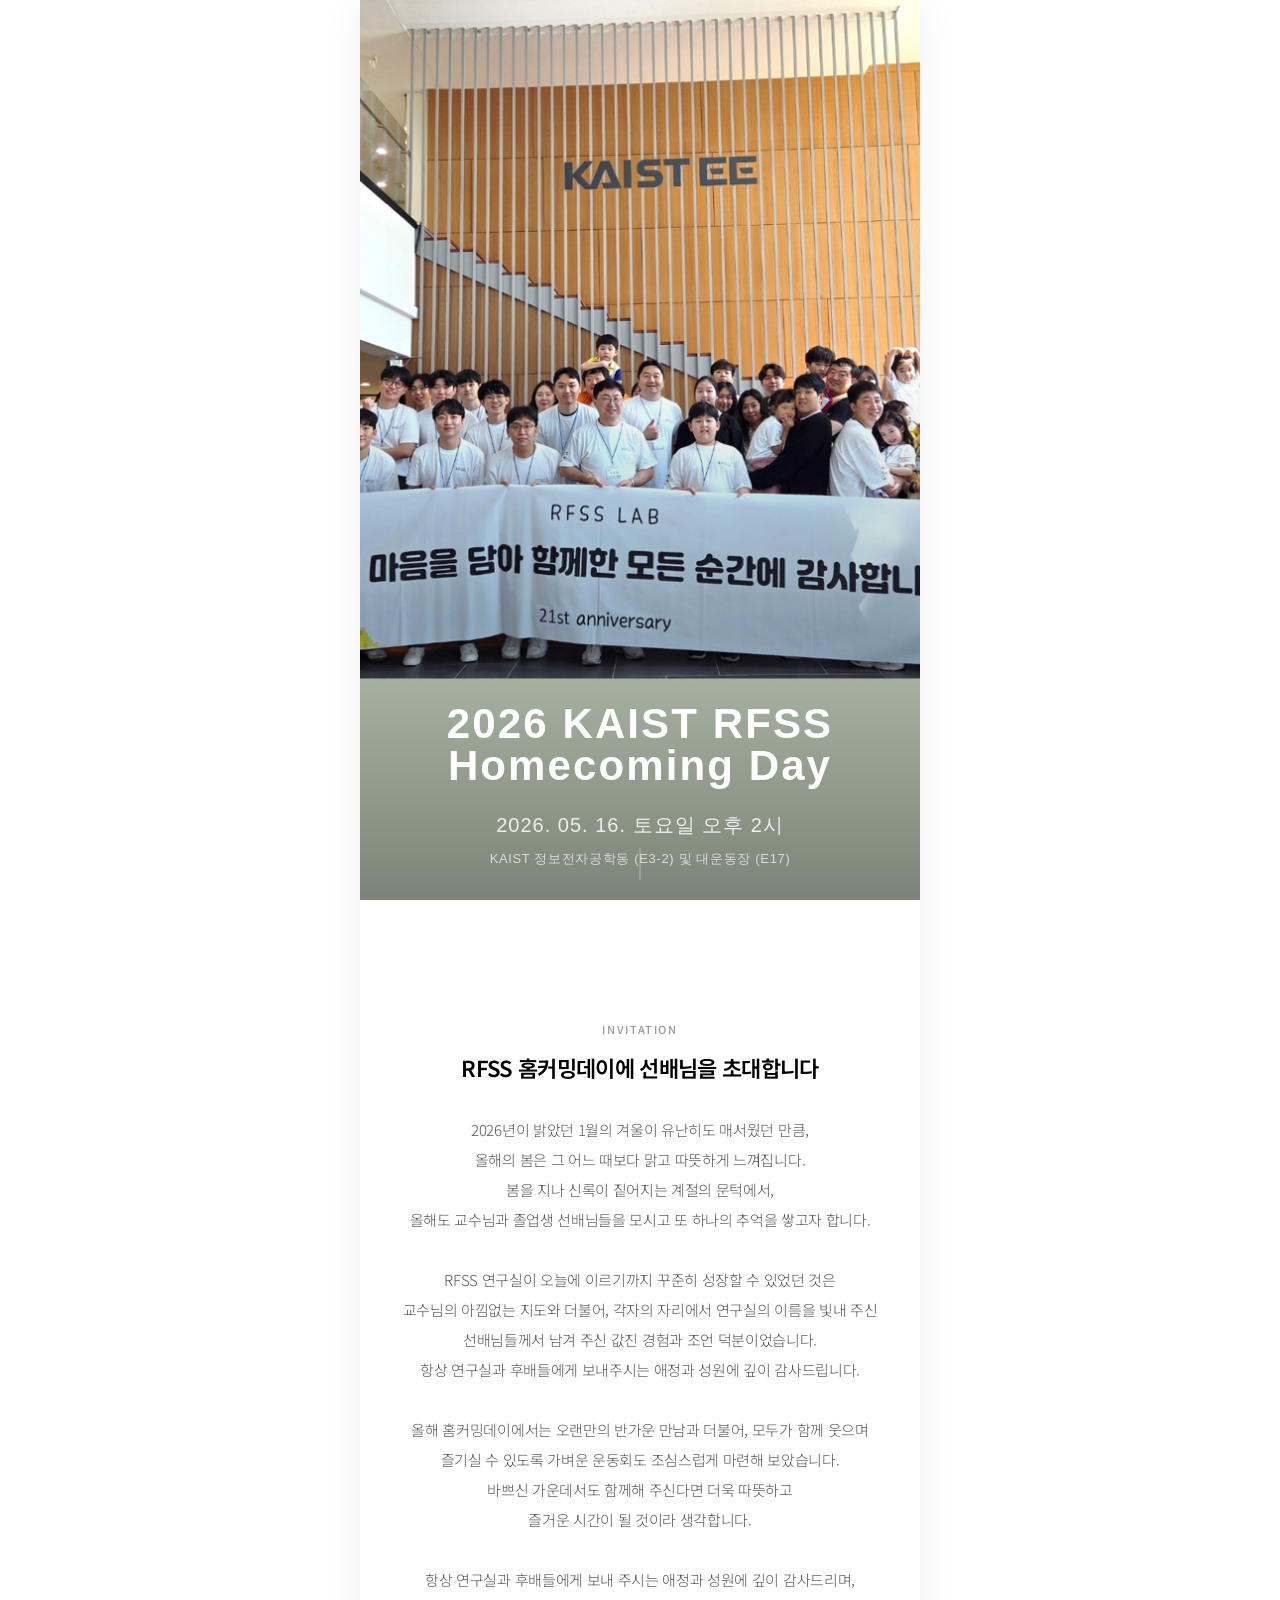
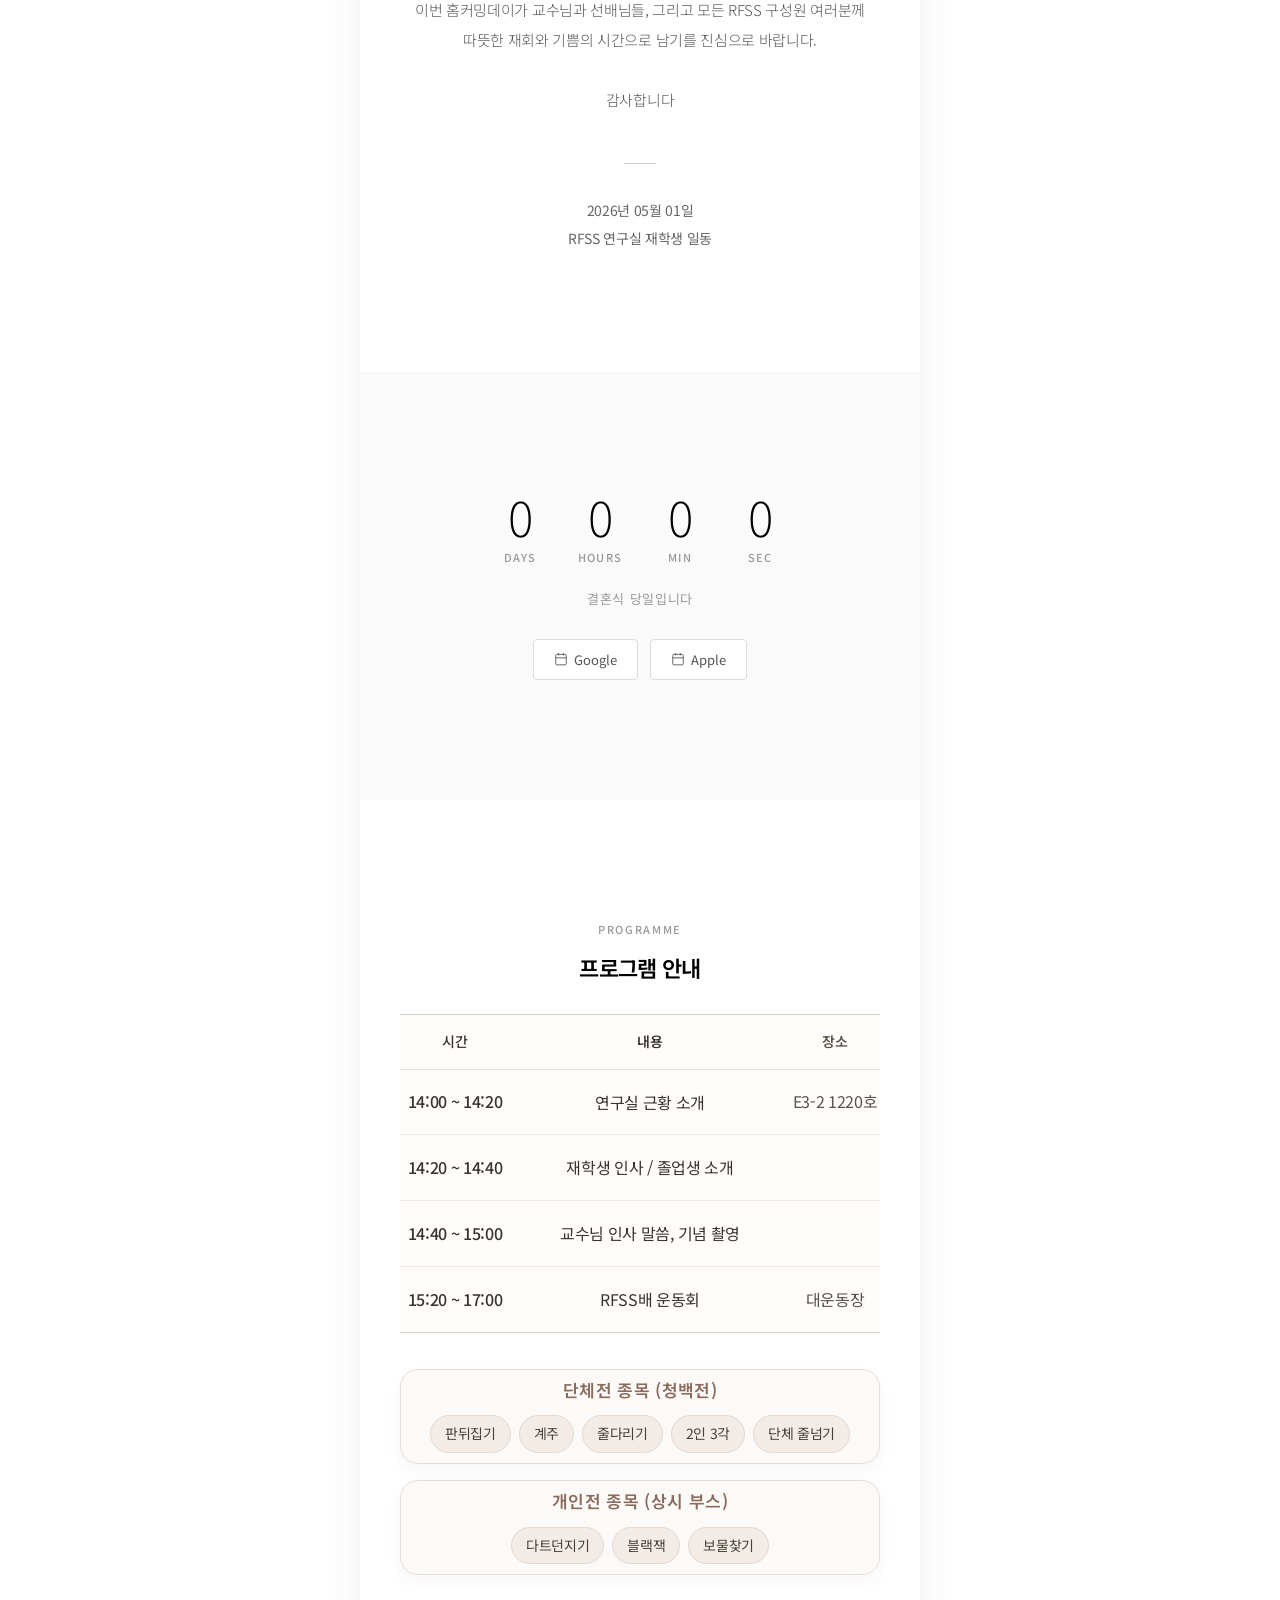
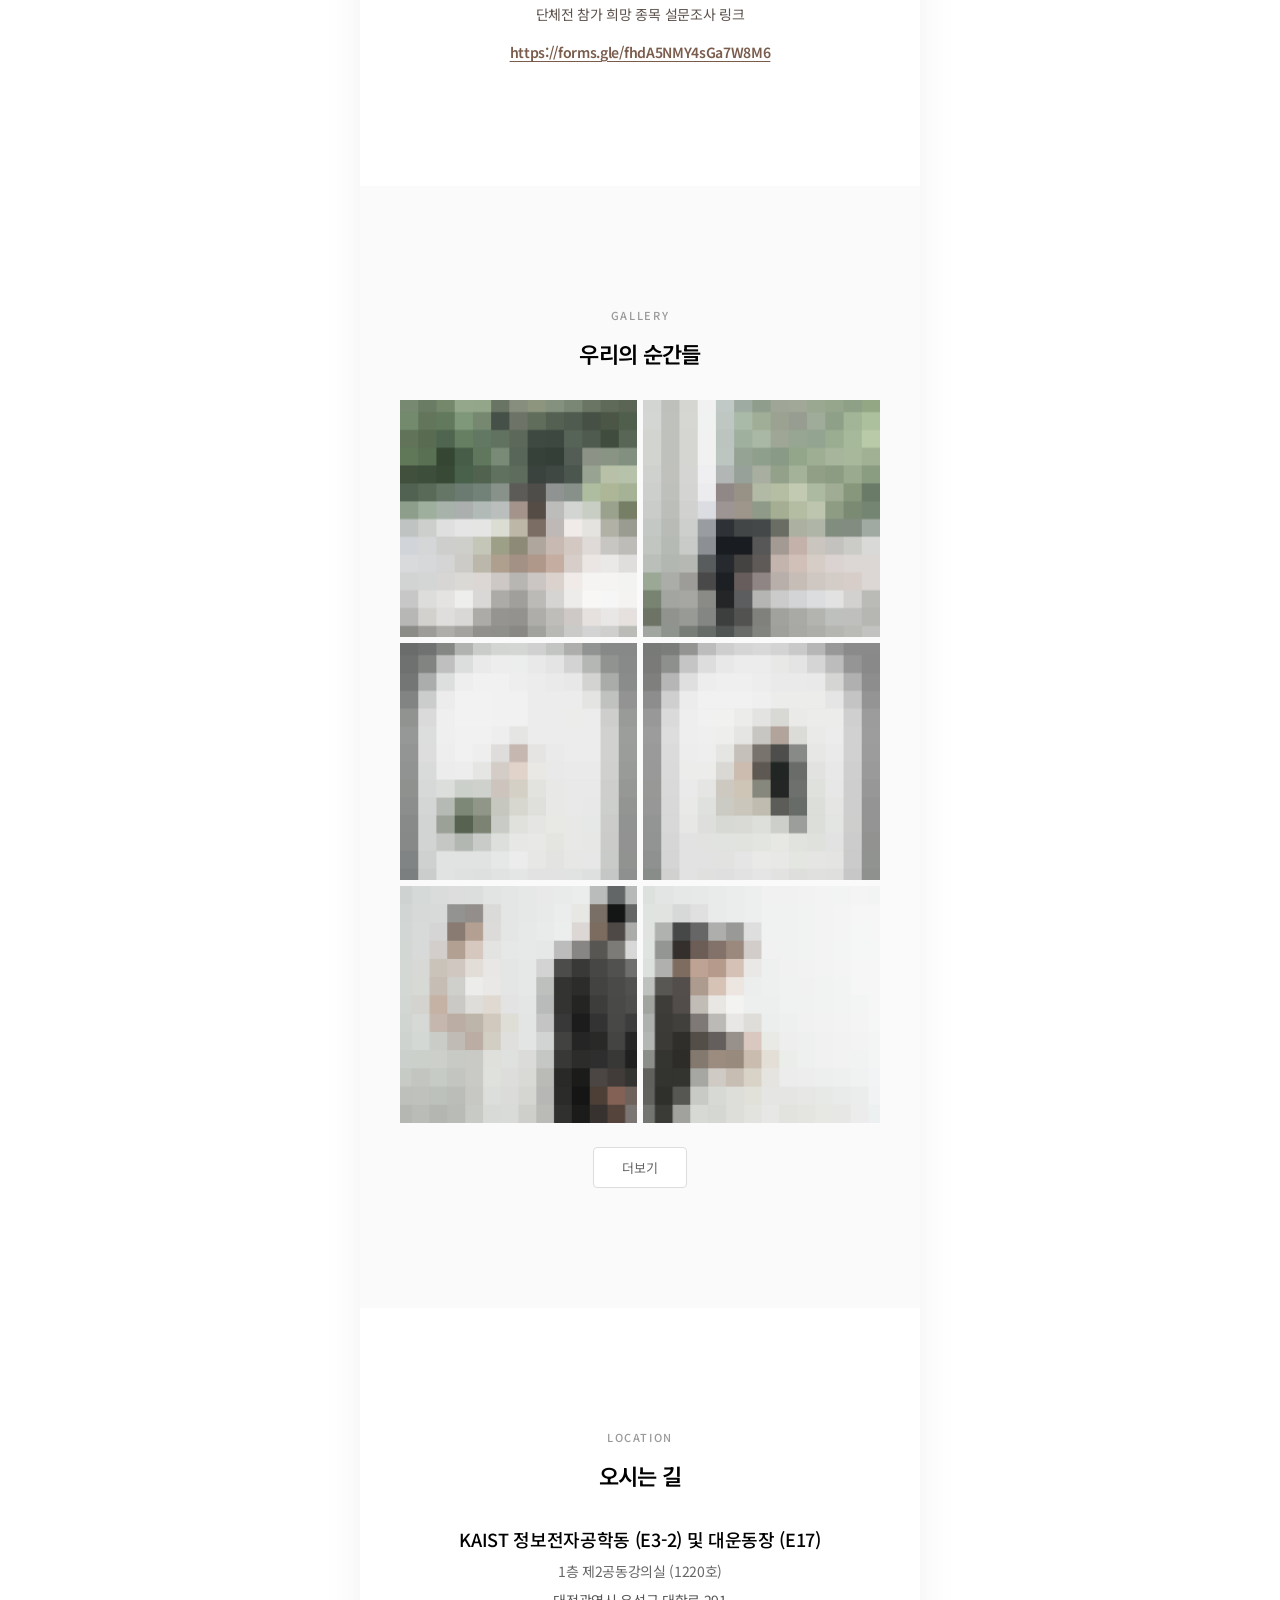
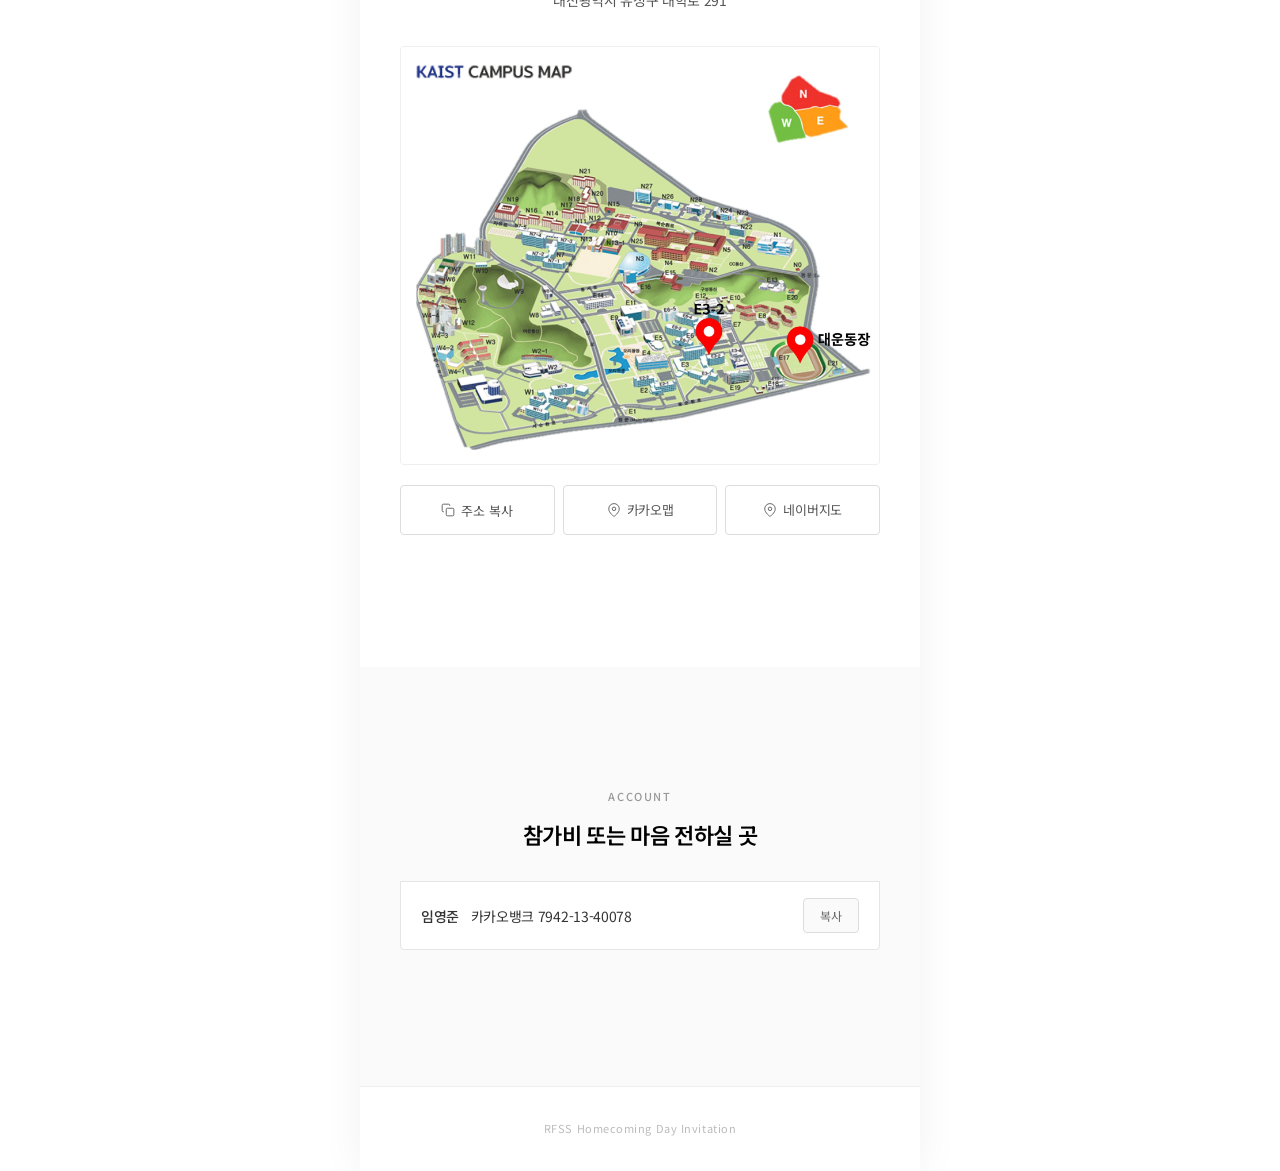
==== index.html @ 69faab77 "Add files via upload" ====
<!DOCTYPE html>
<html lang="ko">
<head>
  <meta charset="UTF-8">
  <meta name="viewport" content="width=device-width, initial-scale=1.0, viewport-fit=cover">
  <title>모바일 청첩장</title>

  <!-- Open Graph -->
  <meta property="og:type" content="website">
  <meta property="og:title" content="결혼식에 초대합니다">
  <meta property="og:description" content="소중한 분들을 초대합니다">
  <meta property="og:image" content="images/og/1.jpg">

  <!-- Fonts -->
  <link rel="preconnect" href="https://fonts.googleapis.com">
  <link rel="preconnect" href="https://fonts.gstatic.com" crossorigin>
  <link href="https://fonts.googleapis.com/css2?family=Noto+Sans+KR:wght@200;300;400;500;600&display=swap" rel="stylesheet">

  <!-- Pretendard CDN -->
  <link rel="stylesheet" href="https://cdn.jsdelivr.net/gh/orioncactus/pretendard@v1.3.9/dist/web/variable/pretendardvariable-dynamic-subset.min.css">

  <link rel="stylesheet" href="styles.css">
</head>
<body>

<!-- ====== Curtain / Intro Overlay (toggled by CONFIG.useCurtain) ====== -->
<div class="curtain-overlay" id="curtain-overlay" style="display:none;">
  <div class="curtain-content">
    <div class="curtain-names"></div>
    <div class="curtain-date"></div>
    <button class="curtain-btn" id="curtain-open-btn" type="button">초대장 열기</button>
  </div>
</div>

<div class="wrapper">

  <!-- ====== Hero ====== -->
  <section class="hero">
    <img class="hero-image" src="" alt="Wedding photo" loading="eager">
    <div class="hero-overlay">
      <div class="hero-names"></div>
      <div class="hero-date"></div>
      <div class="hero-venue"></div>
    </div>
    <div class="hero-scroll"></div>
  </section>

  <!-- ====== Invitation ====== -->
  <section class="section invitation fade-in">
    <div class="section-label">Invitation</div>
    <div class="section-title" id="invitation-title"></div>
    <p class="invitation-message"></p>
    <div class="section-divider"></div>
    <div class="invitation-parents"></div>
  </section>

  <!-- ====== Countdown ====== -->
  <section class="section countdown fade-in">
    <div class="countdown-grid">
      <div class="countdown-item">
        <span class="countdown-number" id="cd-days">0</span>
        <span class="countdown-unit">Days</span>
      </div>
      <div class="countdown-item">
        <span class="countdown-number" id="cd-hours">0</span>
        <span class="countdown-unit">Hours</span>
      </div>
      <div class="countdown-item">
        <span class="countdown-number" id="cd-mins">0</span>
        <span class="countdown-unit">Min</span>
      </div>
      <div class="countdown-item">
        <span class="countdown-number" id="cd-secs">0</span>
        <span class="countdown-unit">Sec</span>
      </div>
    </div>
    <div class="countdown-dday"></div>
    <div class="countdown-calendar-buttons">
      <button class="btn-calendar" id="btn-gcal" type="button">
        <svg viewBox="0 0 24 24" fill="none" stroke="currentColor" stroke-width="1.5">
          <rect x="3" y="4" width="18" height="18" rx="2" ry="2"/>
          <line x1="16" y1="2" x2="16" y2="6"/>
          <line x1="8" y1="2" x2="8" y2="6"/>
          <line x1="3" y1="10" x2="21" y2="10"/>
        </svg>
        Google
      </button>
      <button class="btn-calendar" id="btn-ical" type="button">
        <svg viewBox="0 0 24 24" fill="none" stroke="currentColor" stroke-width="1.5">
          <rect x="3" y="4" width="18" height="18" rx="2" ry="2"/>
          <line x1="16" y1="2" x2="16" y2="6"/>
          <line x1="8" y1="2" x2="8" y2="6"/>
          <line x1="3" y1="10" x2="21" y2="10"/>
        </svg>
        Apple
      </button>
    </div>
  </section>

  <!-- ====== Programme ====== -->
  <section class="section story fade-in">
    <div class="section-label">Programme</div>
    <h2 class="section-title" id="story-title"></h2>

    <div class="program-table" id="program-table"></div>

    <div class="program-games" id="program-games"></div>

    <div class="program-survey" id="program-survey"></div>
  </section>
<!--   <section class="section story fade-in">
    <div class="story-header">
      <div class="section-label">Programme</div>
      <div class="section-title" id="story-title"></div>
    </div>
    <p class="story-content"></p>
    <div class="story-images"></div>
  </section> -->

  <!-- ====== Gallery ====== -->
  <section class="section gallery fade-in">
    <div class="gallery-header">
      <div class="section-label">Gallery</div>
      <div class="section-title"> 우리의 순간들</div>
    </div>
    <div class="gallery-grid"></div>
    <div class="gallery-more">
      <button class="btn-gallery-more" type="button">더보기</button>
    </div>
  </section>

  <!-- ====== Location ====== -->
  <section class="section location fade-in">
    <div class="location-header">
      <div class="section-label">Location</div>
      <div class="section-title">오시는 길</div>
    </div>
    <div class="location-info">
      <div class="location-venue-name"></div>
      <div class="location-venue-hall"></div>
      <div class="location-address"></div>
      <div class="location-tel"></div>
    </div>
    <div class="location-map-image">
      <img src="" alt="약도" loading="lazy">
    </div>
    <div class="location-actions">
      <button type="button" id="btn-copy-address">
        <svg viewBox="0 0 24 24" fill="none" stroke="currentColor" stroke-width="1.5">
          <rect x="9" y="9" width="13" height="13" rx="2" ry="2"/>
          <path d="M5 15H4a2 2 0 01-2-2V4a2 2 0 012-2h9a2 2 0 012 2v1"/>
        </svg>
        주소 복사
      </button>
      <a href="#" id="link-kakao-map" target="_blank" rel="noopener">
        <svg viewBox="0 0 24 24" fill="none" stroke="currentColor" stroke-width="1.5">
          <path d="M21 10c0 7-9 13-9 13s-9-6-9-13a9 9 0 0118 0z"/>
          <circle cx="12" cy="10" r="3"/>
        </svg>
        카카오맵
      </a>
      <a href="#" id="link-naver-map" target="_blank" rel="noopener">
        <svg viewBox="0 0 24 24" fill="none" stroke="currentColor" stroke-width="1.5">
          <path d="M21 10c0 7-9 13-9 13s-9-6-9-13a9 9 0 0118 0z"/>
          <circle cx="12" cy="10" r="3"/>
        </svg>
        네이버지도
      </a>
    </div>
  </section>

  <!-- ====== Account ====== -->
  <section class="section account fade-in">
    <div class="account-header">
      <div class="section-label">Account</div>
      <div class="section-title">참가비 또는 마음 전하실 곳</div>
    </div>

    <div class="account-group" id="account-groom">
      <div class="account-list"></div>
    </div>
  </section>

  <!-- ====== Footer ====== -->
  <footer class="footer">
    <div class="footer-text">RFSS Homecoming Day Invitation</div>
  </footer>

</div>

<!-- ====== Photo Modal ====== -->
<div class="modal-overlay">
  <button class="modal-close" type="button" aria-label="닫기">
    <svg width="24" height="24" viewBox="0 0 24 24" fill="none" stroke="currentColor" stroke-width="1.5">
      <line x1="18" y1="6" x2="6" y2="18"/>
      <line x1="6" y1="6" x2="18" y2="18"/>
    </svg>
  </button>
  <button class="modal-nav modal-prev" type="button" aria-label="이전">
    <svg width="24" height="24" viewBox="0 0 24 24" fill="none" stroke="currentColor" stroke-width="1.5">
      <polyline points="15 18 9 12 15 6"/>
    </svg>
  </button>
  <button class="modal-nav modal-next" type="button" aria-label="다음">
    <svg width="24" height="24" viewBox="0 0 24 24" fill="none" stroke="currentColor" stroke-width="1.5">
      <polyline points="9 6 15 12 9 18"/>
    </svg>
  </button>
  <div class="modal-swipe-area">
    <img class="modal-image" src="" alt="">
  </div>
  <div class="modal-counter"></div>
</div>

<!-- Scripts -->
<script src="config.js"></script>
<script src="script.js"></script>
</body>
</html>
---- styles.css ----
/* ============================================
   Modern Minimal - Korean Mobile Wedding Invitation
   Color Palette: #000, #333, #666, #999, #ccc, #e5e5e5, #f5f5f5, #fff
   ============================================ */

/* ── Reset & Base ── */
*,
*::before,
*::after {
  margin: 0;
  padding: 0;
  box-sizing: border-box;
}

html {
  font-size: 16px;
  -webkit-text-size-adjust: 100%;
  scroll-behavior: smooth;
}

body {
  font-family: 'Pretendard', 'Noto Sans KR', -apple-system, BlinkMacSystemFont,
    'Segoe UI', Roboto, sans-serif;
  color: #333;
  background: #fff;
  line-height: 1.8;
  letter-spacing: -0.02em;
  -webkit-font-smoothing: antialiased;
  -moz-osx-font-smoothing: grayscale;
  overflow-x: hidden;
}

/* Safe area support */
body {
  padding-top: env(safe-area-inset-top);
  padding-bottom: env(safe-area-inset-bottom);
  padding-left: env(safe-area-inset-left);
  padding-right: env(safe-area-inset-right);
}

img {
  display: block;
  max-width: 100%;
}

button {
  font-family: inherit;
  cursor: pointer;
  border: none;
  background: none;
  font-size: inherit;
}

a {
  color: inherit;
  text-decoration: none;
}

/* ── Wrapper ── */
.wrapper {
  max-width: 480px;
  margin: 0 auto;
  background: #fff;
  min-height: 100vh;
  position: relative;
}

@media (min-width: 768px) {
  .wrapper {
    max-width: 520px;
    box-shadow: 0 0 40px rgba(0, 0, 0, 0.06);
  }
}

@media (min-width: 1024px) {
  .wrapper {
    max-width: 560px;
  }
}

/* ── Section Common ── */
.section {
  padding: 80px 28px;
}

.section-label {
  font-size: 11px;
  font-weight: 500;
  letter-spacing: 0.15em;
  text-transform: uppercase;
  color: #999;
  margin-bottom: 12px;
}

.section-title {
  font-size: 20px;
  font-weight: 600;
  color: #000;
  margin-bottom: 32px;
  letter-spacing: -0.03em;
  line-height: 1.4;
}

.section-divider {
  width: 32px;
  height: 1px;
  background: #ccc;
  margin: 0 auto 32px;
}

/* ── Fade-in Animation ── */
.fade-in {
  opacity: 0;
  transform: translateY(24px);
  transition: opacity 0.8s ease, transform 0.8s ease;
}

.fade-in.visible {
  opacity: 1;
  transform: translateY(0);
}

/* ── Hero Section ── */
.hero {
  position: relative;
  width: 100%;
  height: 100svh;
  min-height: 600px;
  max-height: 900px;
  overflow: hidden;
}

.hero-image {
  width: 100%;
  height: 100%;
  object-fit: cover;
  object-position: center;
}

.hero-overlay {
  position: absolute;
  inset: 0;
  background: linear-gradient(
    to bottom,
    rgba(0, 0, 0, 0) 40%,
    rgba(0, 0, 0, 0.45) 100%
  );
  display: flex;
  flex-direction: column;
  justify-content: flex-end;
  align-items: center;
  padding: 0 0px 30px;
  text-align: center;
  color: #fff;
}

.hero-names {
  font-family: 'Noto Sans KR Black', sans-serif;
  font-size: 32px;
  font-weight: 700;
  letter-spacing: 0.05em;
  margin-bottom: 20px;
  line-height: 1.0;
}

.hero-names .ampersand {
  display: inline-block;
  margin: 0 12px;
  font-weight: 200;
  font-size: 24px;
  vertical-align: middle;
  opacity: 0.8;
}

.hero-date {
  font-family: 'Noto Sans KR Black', sans-serif;
  font-size: 20px;
  font-weight: 300;
  letter-spacing: 0.05em;
  opacity: 0.85;
  margin-bottom: 4px;
}

.hero-venue {
  font-family: 'Noto Sans KR Black', sans-serif;
  font-size: 13px;
  font-weight: 300;
  letter-spacing: 0.05em;
  opacity: 0.7;
}

.hero-scroll {
  position: absolute;
  bottom: 20px;
  left: 50%;
  transform: translateX(-50%);
  width: 1px;
  height: 32px;
  background: rgba(255, 255, 255, 0.4);
  animation: scrollPulse 2s ease-in-out infinite;
}

@keyframes scrollPulse {
  0%, 100% { opacity: 0.3; transform: translateX(-50%) scaleY(0.6); }
  50% { opacity: 0.8; transform: translateX(-50%) scaleY(1); }
}

/* ── Invitation Section ── */
.invitation {
  text-align: center;
  background: #fff;
}

.invitation-message {
  font-size: 15px;
  font-weight: 300;
  line-height: 2;
  color: #555;
  white-space: pre-line;
  margin-bottom: 48px;
}

.invitation-parents {
  font-size: 14px;
  color: #666;
  line-height: 2;
}

.invitation-parents .parent-line {
  display: flex;
  justify-content: center;
  align-items: center;
  gap: 6px;
}

.invitation-parents .dot {
  width: 3px;
  height: 3px;
  border-radius: 50%;
  background: #ccc;
  display: inline-block;
}

.invitation-parents .deceased::after {
  content: "";
  display: none;
}

/* ── Countdown Section ── */
.countdown {
  text-align: center;
  background: #fafafa;
}

.countdown-grid {
  display: flex;
  justify-content: center;
  gap: 24px;
  margin-bottom: 20px;
}

.countdown-item {
  display: flex;
  flex-direction: column;
  align-items: center;
  min-width: 56px;
}

.countdown-number {
  font-size: 36px;
  font-weight: 200;
  color: #000;
  letter-spacing: -0.02em;
  line-height: 1;
  font-variant-numeric: tabular-nums;
}

.countdown-unit {
  font-size: 11px;
  color: #999;
  margin-top: 8px;
  letter-spacing: 0.1em;
  text-transform: uppercase;
  font-weight: 500;
}

.countdown-dday {
  font-size: 13px;
  color: #999;
  font-weight: 400;
  letter-spacing: 0.05em;
}

.countdown-calendar-buttons {
  display: flex;
  justify-content: center;
  gap: 12px;
  margin-top: 28px;
}

.btn-calendar {
  display: inline-flex;
  align-items: center;
  gap: 6px;
  padding: 10px 20px;
  border: 1px solid #ddd;
  border-radius: 4px;
  font-size: 13px;
  color: #555;
  font-weight: 400;
  transition: all 0.2s;
  background: #fff;
}

.btn-calendar:hover {
  border-color: #999;
  color: #000;
}

.btn-calendar svg {
  width: 14px;
  height: 14px;
  flex-shrink: 0;
}

/* ── Story Section ── */

.program-table {
  margin-top: 28px;
  width: 100%;
  border-top: 1px solid #d8cfc7;
  border-bottom: 1px solid #d8cfc7;
  background: #fffdfb;
}

.program-header,
.program-row {
  display: grid;
  grid-template-columns: 110px 1fr 90px;
  column-gap: 16px;
  align-items: center;
}

.program-header {
  padding: 14px 0;
  font-size: 14px;
  font-weight: 600;
  color: #8b6b5c;
  border-bottom: 1px solid #e8ded7;
}

.program-row {
  padding: 18px 0;
  border-bottom: 1px solid #f0e8e2;
}

.program-row:last-child {
  border-bottom: none;
}

.program-col-time {
  text-align: center;
  white-space: pre-line;
  font-weight: 500;
  color: #3a332f;
  line-height: 1.7;
}

.program-col-program {
  text-align: center;
  color: #3a332f;
  line-height: 1.8;
  word-break: keep-all;
}

.program-col-place {
  text-align: center;
  white-space: pre-line;
  color: #5c514b;
  line-height: 1.7;
  word-break: keep-all;
}

.program-games {
  margin-top: 36px;
}

.program-games-grid {
  display: flex;
  flex-direction: column;
  gap: 16px;
}

.program-game-card {
  padding: 5px 18px 10px;
  border: 1px solid #e8ded7;
  border-radius: 18px;
  background: #fcfaf8;
  box-shadow: 0 6px 18px rgba(0, 0, 0, 0.04);
}

.program-game-title {
  margin-bottom: 10px;
  text-align: center;
  font-size: 17px;
  font-weight: 600;
  color: #8b6b5c;
  letter-spacing: 0.02em;
}

.program-game-chips {
  display: flex;
  flex-wrap: wrap;
  justify-content: center;
  gap: 0px 8px;
}

.game-chip {
  display: inline-flex;
  align-items: center;
  justify-content: center;
  padding: 8px 14px;
  border-radius: 999px;
  background: #f3ece6;
  border: 1px solid #e4d8cf;
  color: #4a403a;
  font-size: 14px;
  line-height: 1.4;
  word-break: keep-all;
}

.program-survey {
  margin-top: 28px;
  text-align: center;
}

.program-survey-text {
  margin: 0 0 10px;
  font-size: 14px;
  color: #5c514b;
  line-height: 1.7;
}

.program-survey-link {
  display: inline-block;
  font-size: 14px;
  font-weight: 600;
  color: #7a5c4d;
  text-decoration: underline;
  text-underline-offset: 3px;
  word-break: break-all;
  line-height: 1.8;
}

.story {
  background: #fff;
  padding-left: 0;
  padding-right: 0;
}

.story-header {
  margin-bottom: 36px;
}

.story .section-label,
.story .section-title {
  display: block;
  width: 100%;
  text-align: center !important;
  margin-left: auto;
  margin-right: auto;
}

.story-content {
  font-size: 15px;
  font-weight: 300;
  line-height: 2;
  color: #555;
  white-space: pre-line;
  text-align: center;
  padding: 0 28px;
  margin-bottom: 40px;
}

@media (min-width: 768px) {
  .story-image-item {
    flex: 0 0 45%;
  }
}

/* ── Gallery Section ── */
.gallery {
  background: #fafafa;
}

.gallery-header {
  text-align: center;
  margin-bottom: 24px;
}

.gallery-grid {
  display: grid;
  grid-template-columns: 1fr 1fr;
  gap: 4px;
}

.gallery-item {
  aspect-ratio: 1;
  overflow: hidden;
  cursor: pointer;
  position: relative;
}

.gallery-item:nth-child(3n + 1) {
  aspect-ratio: 1;
}

.gallery-item img {
  width: 100%;
  height: 100%;
  object-fit: cover;
  transition: transform 0.4s ease;
}

.gallery-item:hover img {
  transform: scale(1.03);
}

.gallery-more {
  display: flex;
  justify-content: center;
  margin-top: 24px;
}

.btn-gallery-more {
  padding: 10px 28px;
  border: 1px solid #ddd;
  border-radius: 4px;
  font-size: 13px;
  color: #666;
  font-weight: 400;
  transition: all 0.2s;
  background: #fff;
}

.btn-gallery-more:hover {
  border-color: #999;
  color: #000;
}

/* ── Photo Modal ── */
.modal-overlay {
  position: fixed;
  inset: 0;
  background: rgba(0, 0, 0, 0.95);
  z-index: 1000;
  display: none;
  align-items: center;
  justify-content: center;
  opacity: 0;
  transition: opacity 0.3s ease;
}

.modal-overlay.active {
  display: flex;
  opacity: 1;
}

.modal-close {
  position: absolute;
  top: 16px;
  right: 16px;
  top: calc(16px + env(safe-area-inset-top));
  right: calc(16px + env(safe-area-inset-right));
  width: 44px;
  height: 44px;
  display: flex;
  align-items: center;
  justify-content: center;
  color: #fff;
  font-size: 24px;
  z-index: 10;
  opacity: 0.7;
  transition: opacity 0.2s;
}

.modal-close:hover {
  opacity: 1;
}

.modal-counter {
  position: absolute;
  bottom: 24px;
  bottom: calc(24px + env(safe-area-inset-bottom));
  left: 50%;
  transform: translateX(-50%);
  color: rgba(255, 255, 255, 0.6);
  font-size: 13px;
  letter-spacing: 0.1em;
  font-weight: 300;
  z-index: 10;
}

.modal-swipe-area {
  width: 100%;
  height: 100%;
  display: flex;
  align-items: center;
  justify-content: center;
  touch-action: pan-y;
  overflow: hidden;
}

.modal-image {
  max-width: 100%;
  max-height: 90vh;
  max-height: 90svh;
  object-fit: contain;
  user-select: none;
  -webkit-user-drag: none;
  transition: transform 0.3s ease;
}

.modal-nav {
  position: absolute;
  top: 50%;
  transform: translateY(-50%);
  width: 44px;
  height: 44px;
  display: flex;
  align-items: center;
  justify-content: center;
  color: rgba(255, 255, 255, 0.6);
  font-size: 20px;
  z-index: 10;
  transition: opacity 0.2s;
}

.modal-nav:hover {
  color: #fff;
}

.modal-prev {
  left: 8px;
}

.modal-next {
  right: 8px;
}

@media (max-width: 767px) {
  .modal-nav {
    display: none;
  }
}

/* ── Location Section ── */
.location {
  background: #fff;
}

.location-header {
  text-align: center;
  margin-bottom: 32px;
}

.location-info {
  text-align: center;
  margin-bottom: 32px;
}

.location-venue-name {
  font-size: 18px;
  font-weight: 500;
  color: #000;
  margin-bottom: 4px;
}

.location-venue-hall {
  font-size: 14px;
  color: #666;
  margin-bottom: 4px;
}

.location-address {
  font-size: 14px;
  color: #555;
  margin-bottom: 4px;
}

.location-tel {
  font-size: 13px;
  color: #999;
}

.location-tel a {
  color: #999;
}

.location-map-image {
  width: 100%;
  border-radius: 4px;
  overflow: hidden;
  margin-bottom: 20px;
  border: 1px solid #eee;
}

.location-map-image img {
  width: 100%;
  height: auto;
  object-fit: cover;
}

.location-actions {
  display: flex;
  gap: 8px;
  margin-bottom: 12px;
}

.location-actions button,
.location-actions a {
  flex: 1;
  display: flex;
  align-items: center;
  justify-content: center;
  gap: 6px;
  padding: 12px 0;
  border: 1px solid #ddd;
  border-radius: 4px;
  font-size: 13px;
  color: #555;
  font-weight: 400;
  transition: all 0.2s;
  background: #fff;
  text-align: center;
}

.location-actions button:hover,
.location-actions a:hover {
  border-color: #999;
  color: #000;
}

.location-actions svg {
  width: 14px;
  height: 14px;
  flex-shrink: 0;
}

/* ── Account Section ── */
.account {
  background: #fafafa;
  text-align: center;
}

.account-header {
  margin-bottom: 32px;
}

.account-group {
  margin-bottom: 16px;
}

.account-group {
  margin-bottom: 16px;
}

.account-list {
  overflow: visible;
}

.account-item {
  display: flex;
  align-items: center;
  justify-content: space-between;
  padding: 16px 20px;
  background: #fff;
  border: 1px solid #e5e5e5;
}

.account-item:last-child {
  border-radius: 0 0 4px 4px;
}

.account-info {
  text-align: left;
}

.account-role {
  font-size: 12px;
  color: #999;
  margin-bottom: 2px;
}

.account-detail {
  font-size: 14px;
  color: #333;
}

.account-name {
  font-weight: 500;
  margin-right: 8px;
}

.btn-copy-account {
  padding: 8px 16px;
  border: 1px solid #ddd;
  border-radius: 4px;
  font-size: 12px;
  color: #666;
  font-weight: 400;
  transition: all 0.2s;
  background: #fafafa;
  white-space: nowrap;
}

.btn-copy-account:hover {
  border-color: #999;
  color: #000;
}

/* ── Footer ── */
.footer {
  padding: 32px 28px;
  padding-bottom: calc(32px + env(safe-area-inset-bottom));
  text-align: center;
  border-top: 1px solid #eee;
}

.footer-text {
  font-size: 11px;
  color: #bbb;
  letter-spacing: 0.05em;
}

/* ── Toast ── */
.toast {
  position: fixed;
  bottom: 40px;
  bottom: calc(40px + env(safe-area-inset-bottom));
  left: 50%;
  transform: translateX(-50%) translateY(20px);
  background: #333;
  color: #fff;
  padding: 12px 24px;
  border-radius: 4px;
  font-size: 13px;
  font-weight: 400;
  opacity: 0;
  transition: all 0.3s ease;
  z-index: 2000;
  white-space: nowrap;
  pointer-events: none;
}

.toast.show {
  opacity: 1;
  transform: translateX(-50%) translateY(0);
}

/* ── Responsive ── */
@media (min-width: 768px) {
  .section {
    padding: 100px 36px;
  }

  .hero {
    max-height: 960px;
  }

  .hero-names {
    font-size: 38px;
  }

  .countdown-number {
    font-size: 42px;
  }

  .gallery-grid {
    gap: 6px;
  }

  .section-title {
    font-size: 22px;
  }
}

@media (min-width: 1024px) {
  .section {
    padding: 120px 40px;
  }

  .hero-names {
    font-size: 42px;
  }

  .countdown-number {
    font-size: 48px;
  }
}

/* ── Loading State ── */
.loading {
  position: relative;
  min-height: 80px;
}

.loading::after {
  content: '';
  position: absolute;
  top: 50%;
  left: 50%;
  width: 24px;
  height: 24px;
  margin: -12px 0 0 -12px;
  border: 2px solid #e5e5e5;
  border-top-color: #999;
  border-radius: 50%;
  animation: spin 0.6s linear infinite;
}

@keyframes spin {
  to { transform: rotate(360deg); }
}

/* ── Curtain / Intro Overlay ── */
.curtain-overlay {
  position: fixed;
  inset: 0;
  z-index: 9999;
  background: rgba(0, 0, 0, 0.85);
  display: flex;
  align-items: center;
  justify-content: center;
  opacity: 1;
  transition: opacity 0.6s ease;
}

.curtain-overlay.fade-out {
  opacity: 0;
  pointer-events: none;
}

.curtain-content {
  text-align: center;
  color: #fff;
  animation: curtainFadeIn 0.8s ease forwards;
  opacity: 0;
}

@keyframes curtainFadeIn {
  to { opacity: 1; }
}

.curtain-names {
  font-family: 'Noto Sans KR', sans-serif;
  font-size: 28px;
  font-weight: 600;
  letter-spacing: 0.15em;
  margin-bottom: 12px;
}

.curtain-date {
  font-size: 14px;
  font-weight: 300;
  letter-spacing: 0.1em;
  color: rgba(255, 255, 255, 0.7);
  margin-bottom: 40px;
}

.curtain-btn {
  padding: 14px 40px;
  border: 1px solid rgba(255, 255, 255, 0.5);
  border-radius: 4px;
  font-size: 14px;
  font-weight: 400;
  color: #fff;
  background: transparent;
  letter-spacing: 0.08em;
  cursor: pointer;
  transition: all 0.3s ease;
}

.curtain-btn:hover {
  border-color: #fff;
  background: rgba(255, 255, 255, 0.1);
}

/* ── Utility ── */
.sr-only {
  position: absolute;
  width: 1px;
  height: 1px;
  padding: 0;
  margin: -1px;
  overflow: hidden;
  clip: rect(0, 0, 0, 0);
  white-space: nowrap;
  border: 0;
}
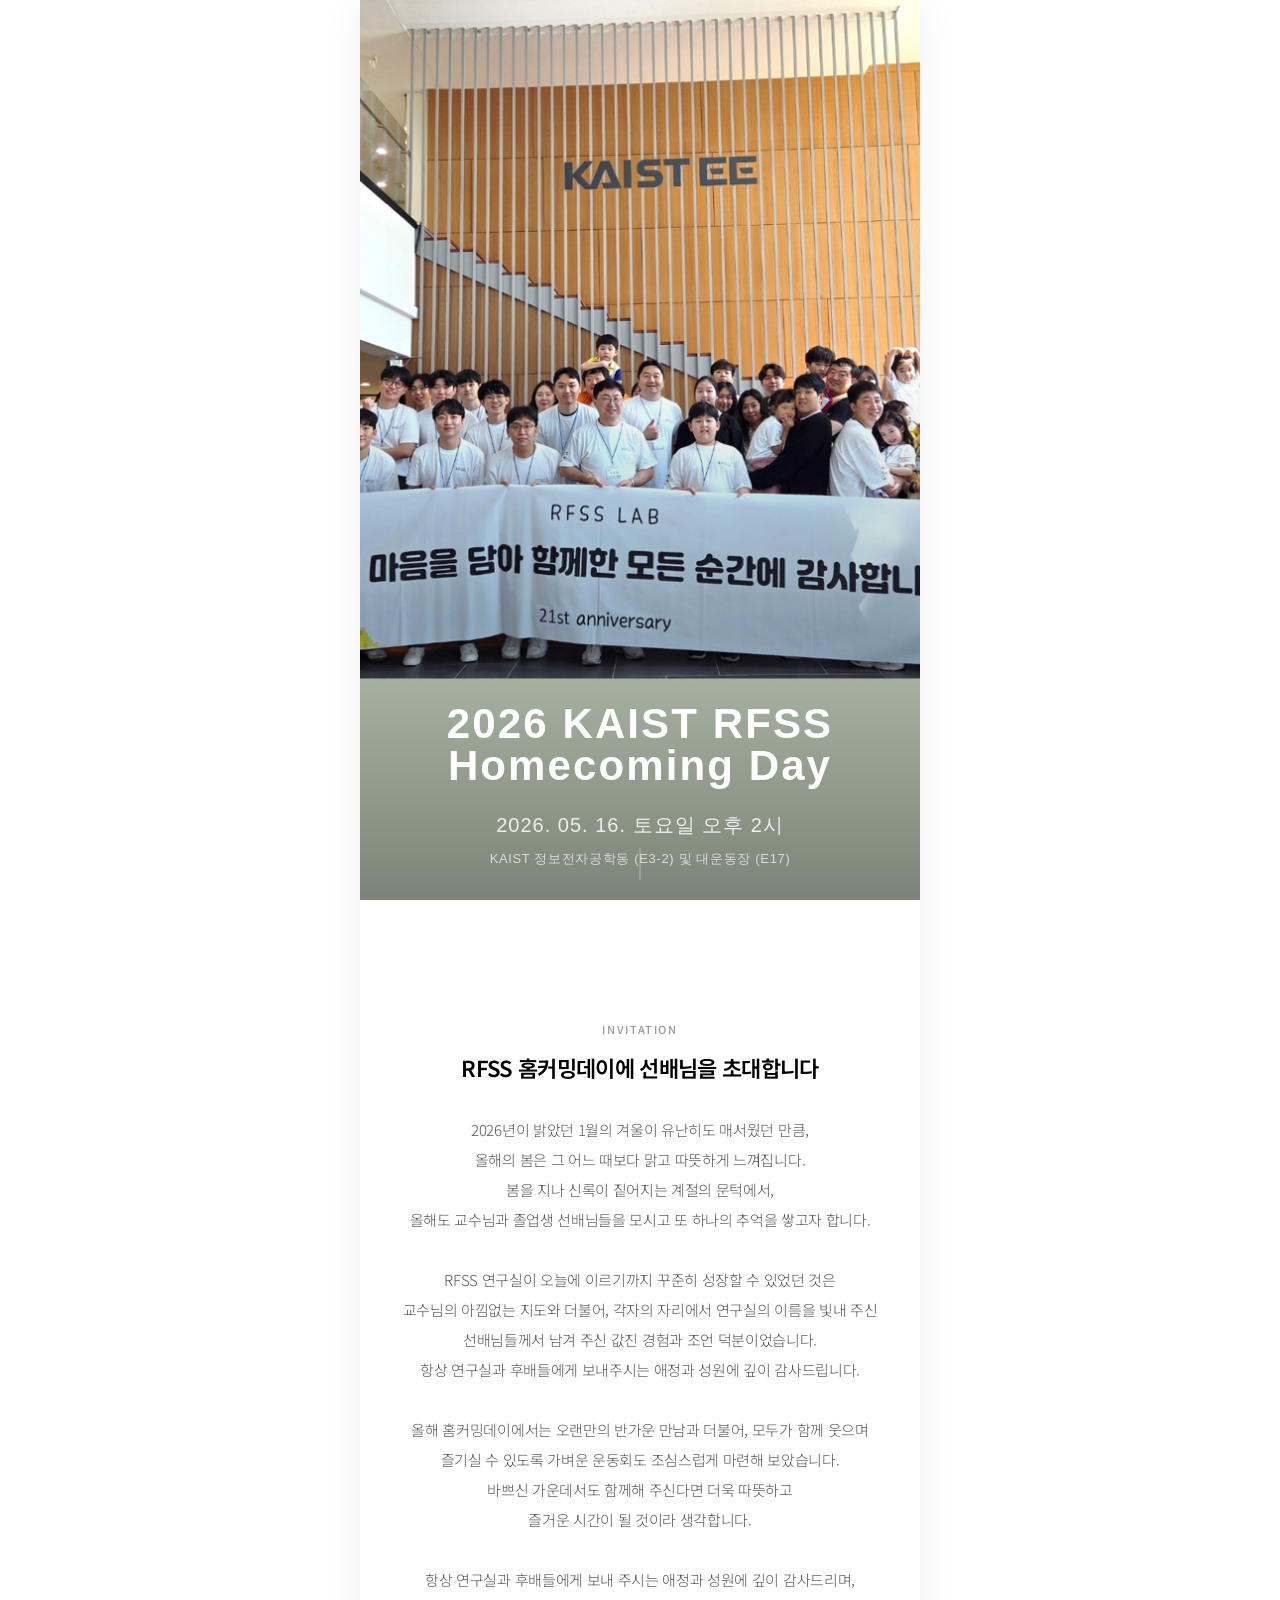
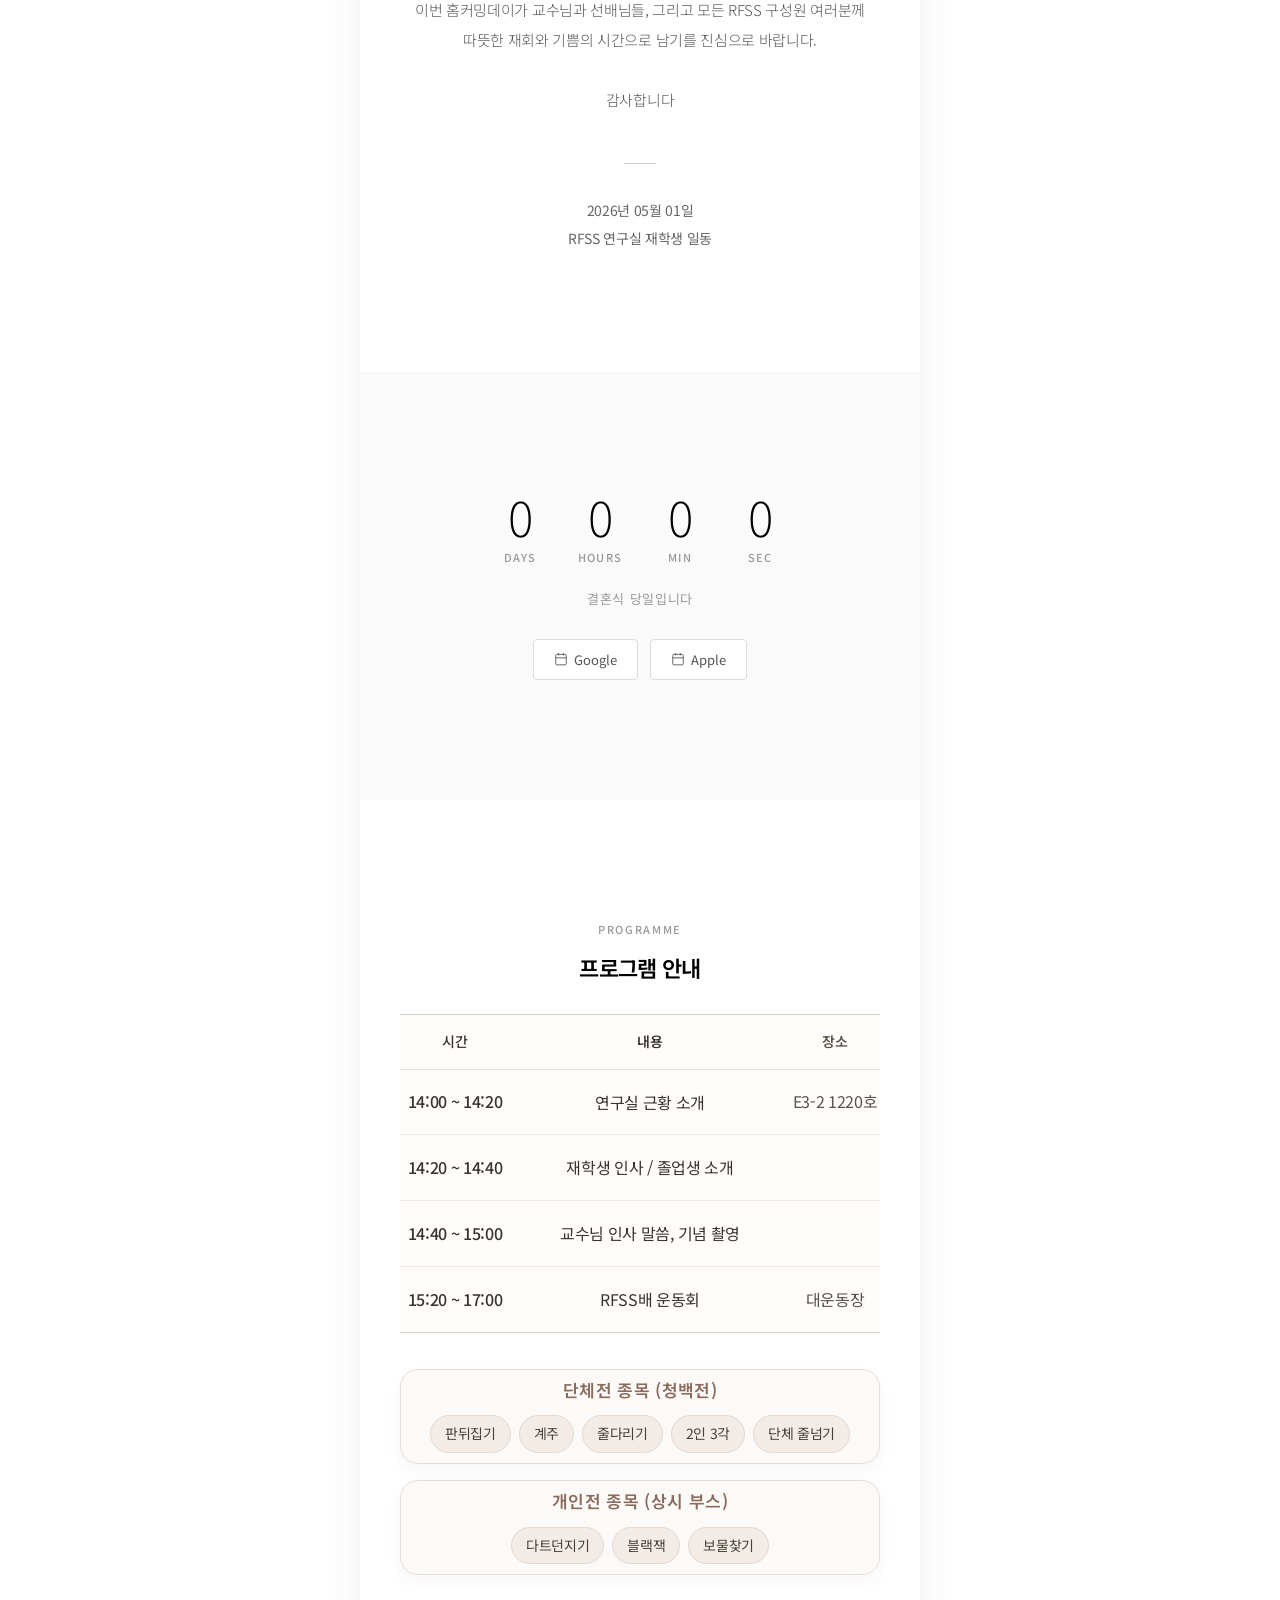
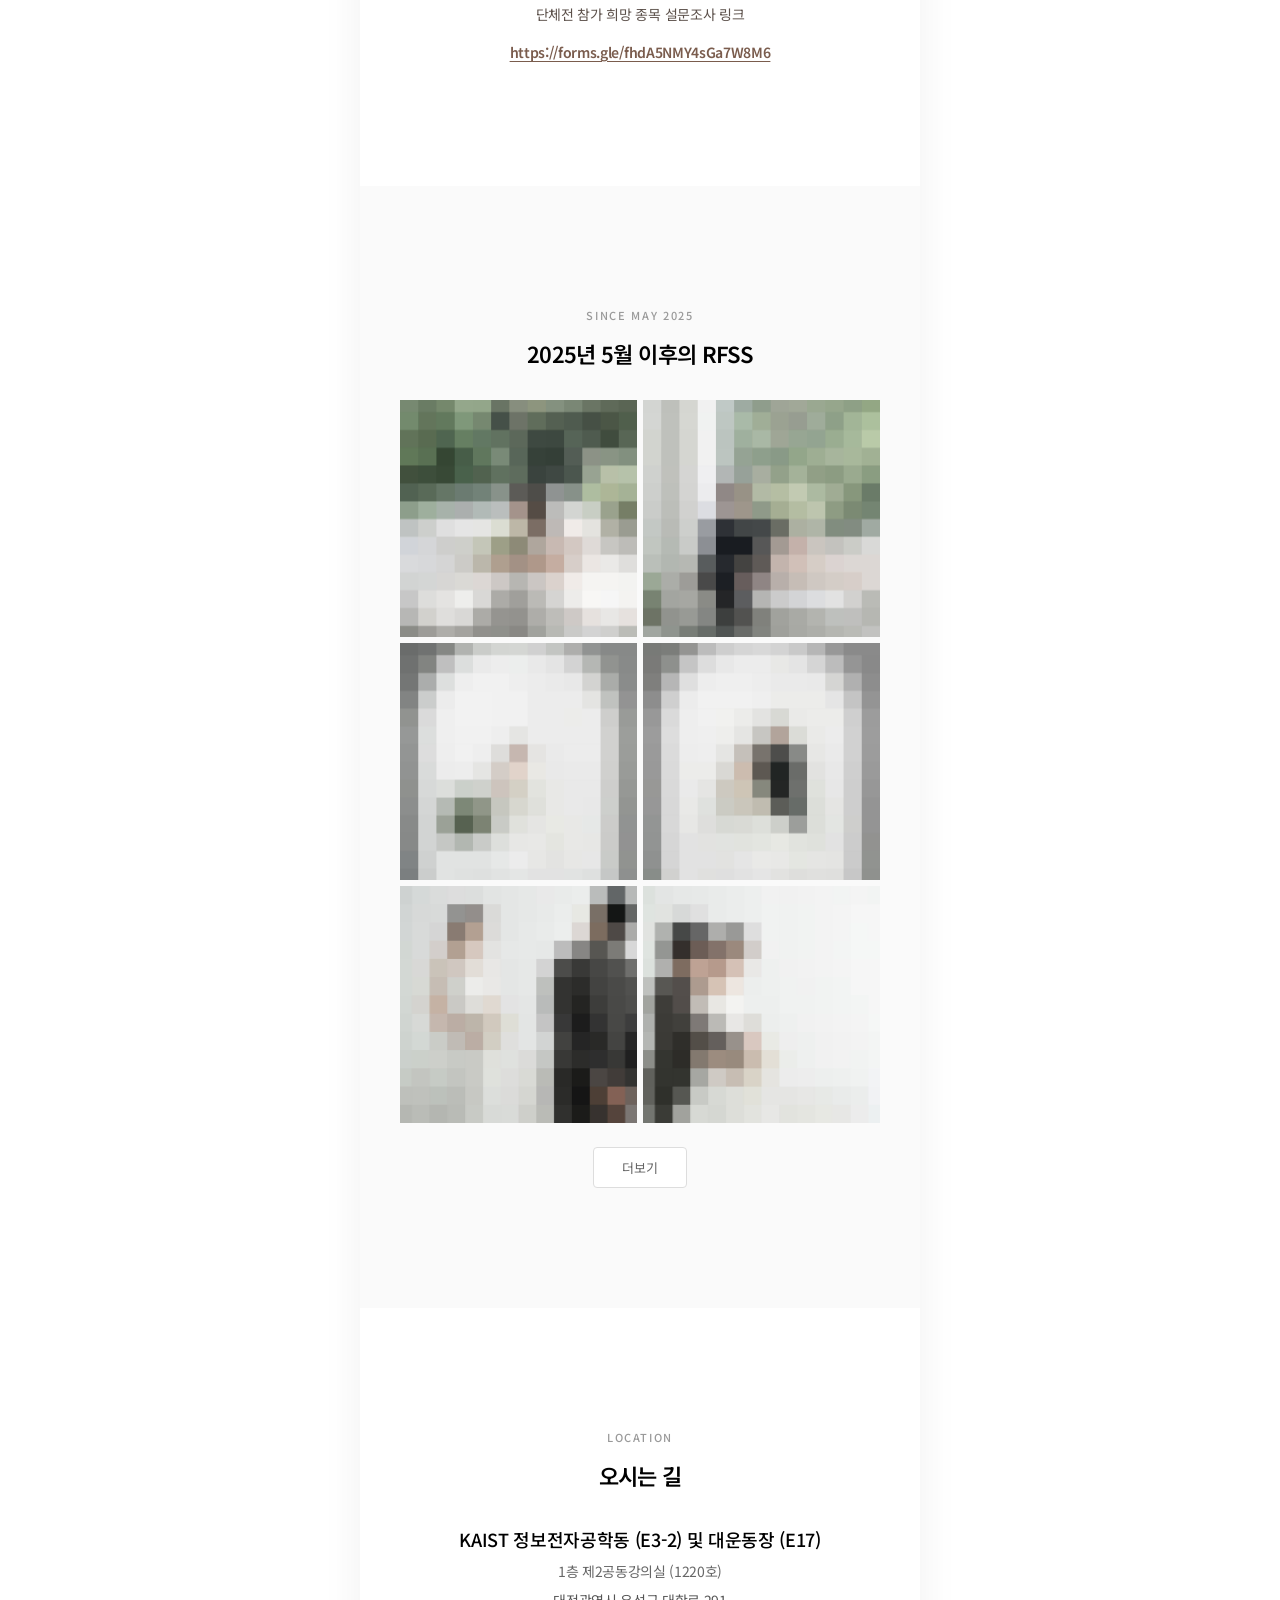
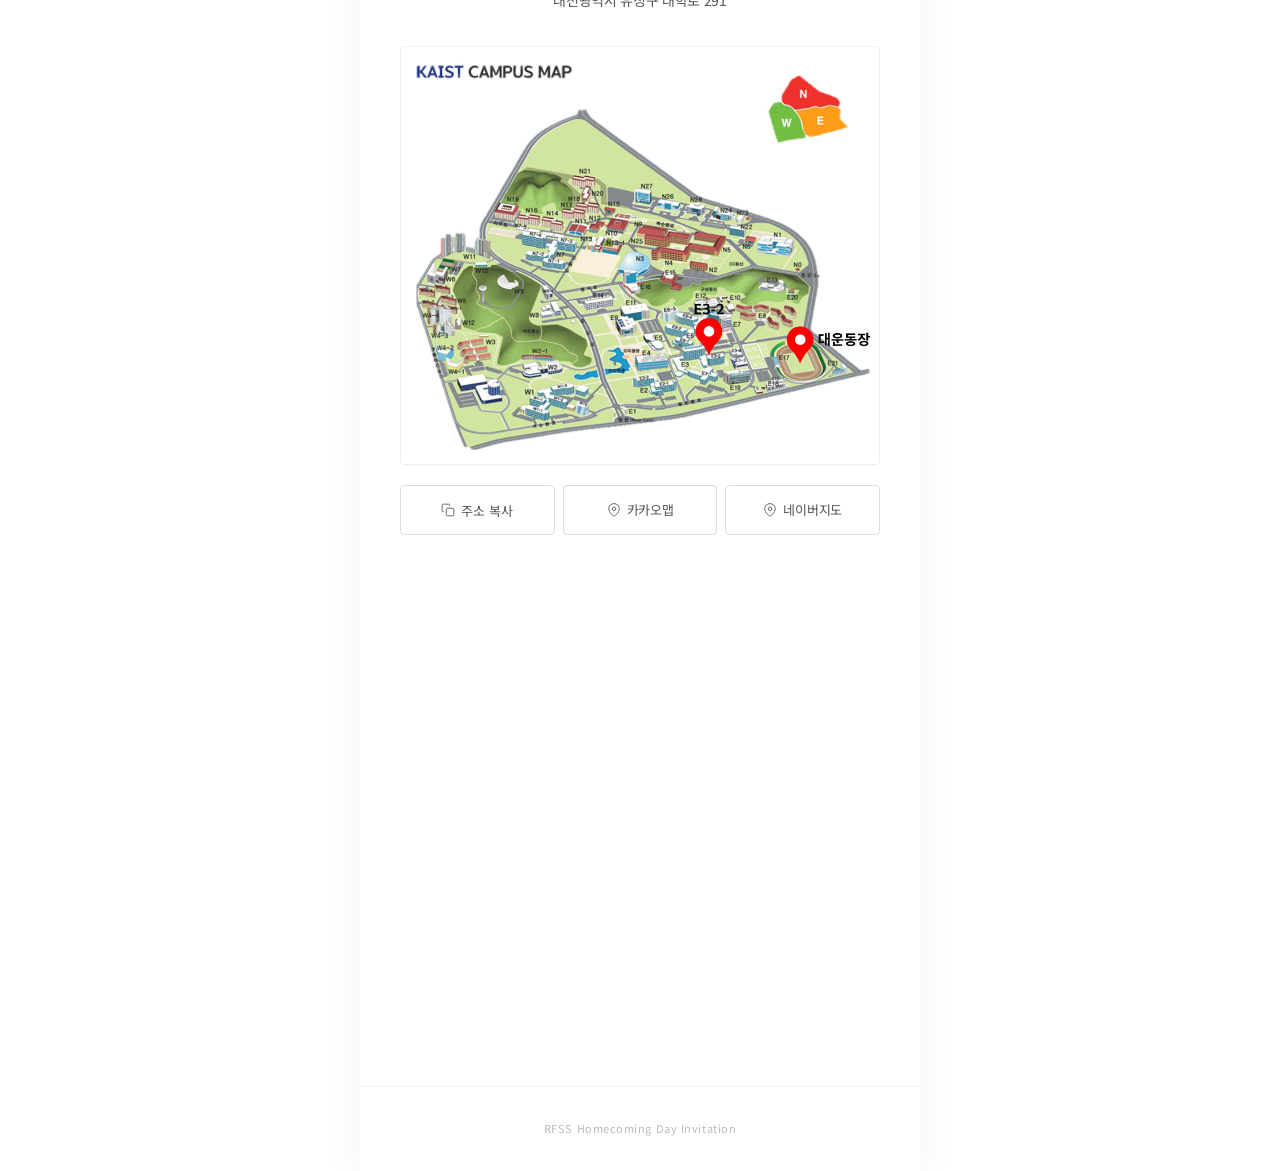
==== commit 21ebe212: "Update index.html" ====
--- a/index.html
+++ b/index.html
@@ -3,12 +3,12 @@
 <head>
   <meta charset="UTF-8">
   <meta name="viewport" content="width=device-width, initial-scale=1.0, viewport-fit=cover">
-  <title>모바일 청첩장</title>
+  <title>2026 RFSS 홈커밍데이</title>
 
   <!-- Open Graph -->
   <meta property="og:type" content="website">
-  <meta property="og:title" content="결혼식에 초대합니다">
-  <meta property="og:description" content="소중한 분들을 초대합니다">
+  <meta property="og:title" content="RFSS 홈커밍데이에 초대합니다">
+  <meta property="og:description" content="선배님들을 초대합니다">
   <meta property="og:image" content="images/og/1.jpg">
 
   <!-- Fonts -->
@@ -120,8 +120,8 @@
   <!-- ====== Gallery ====== -->
   <section class="section gallery fade-in">
     <div class="gallery-header">
-      <div class="section-label">Gallery</div>
-      <div class="section-title"> 우리의 순간들</div>
+      <div class="section-label">Since May 2025</div>
+      <div class="section-title"> 2025년 5월 이후의 RFSS </div>
     </div>
     <div class="gallery-grid"></div>
     <div class="gallery-more">
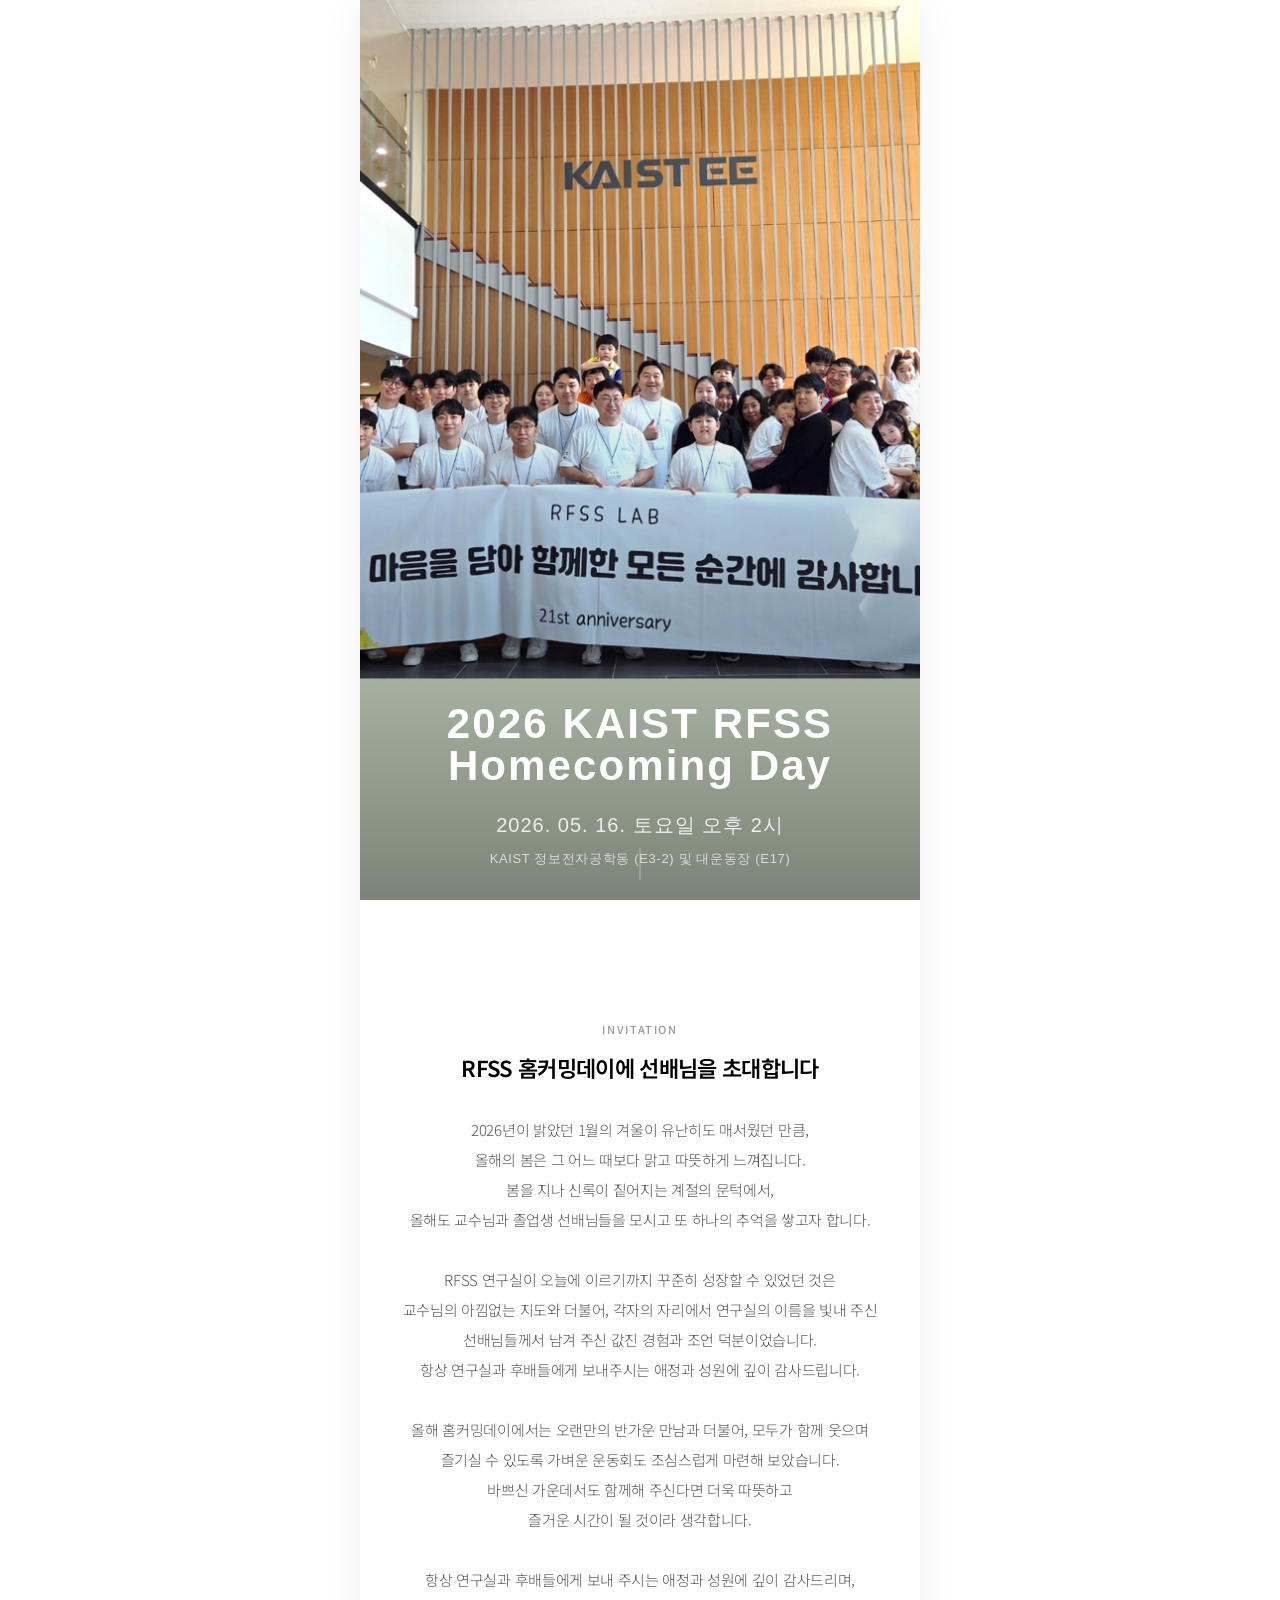
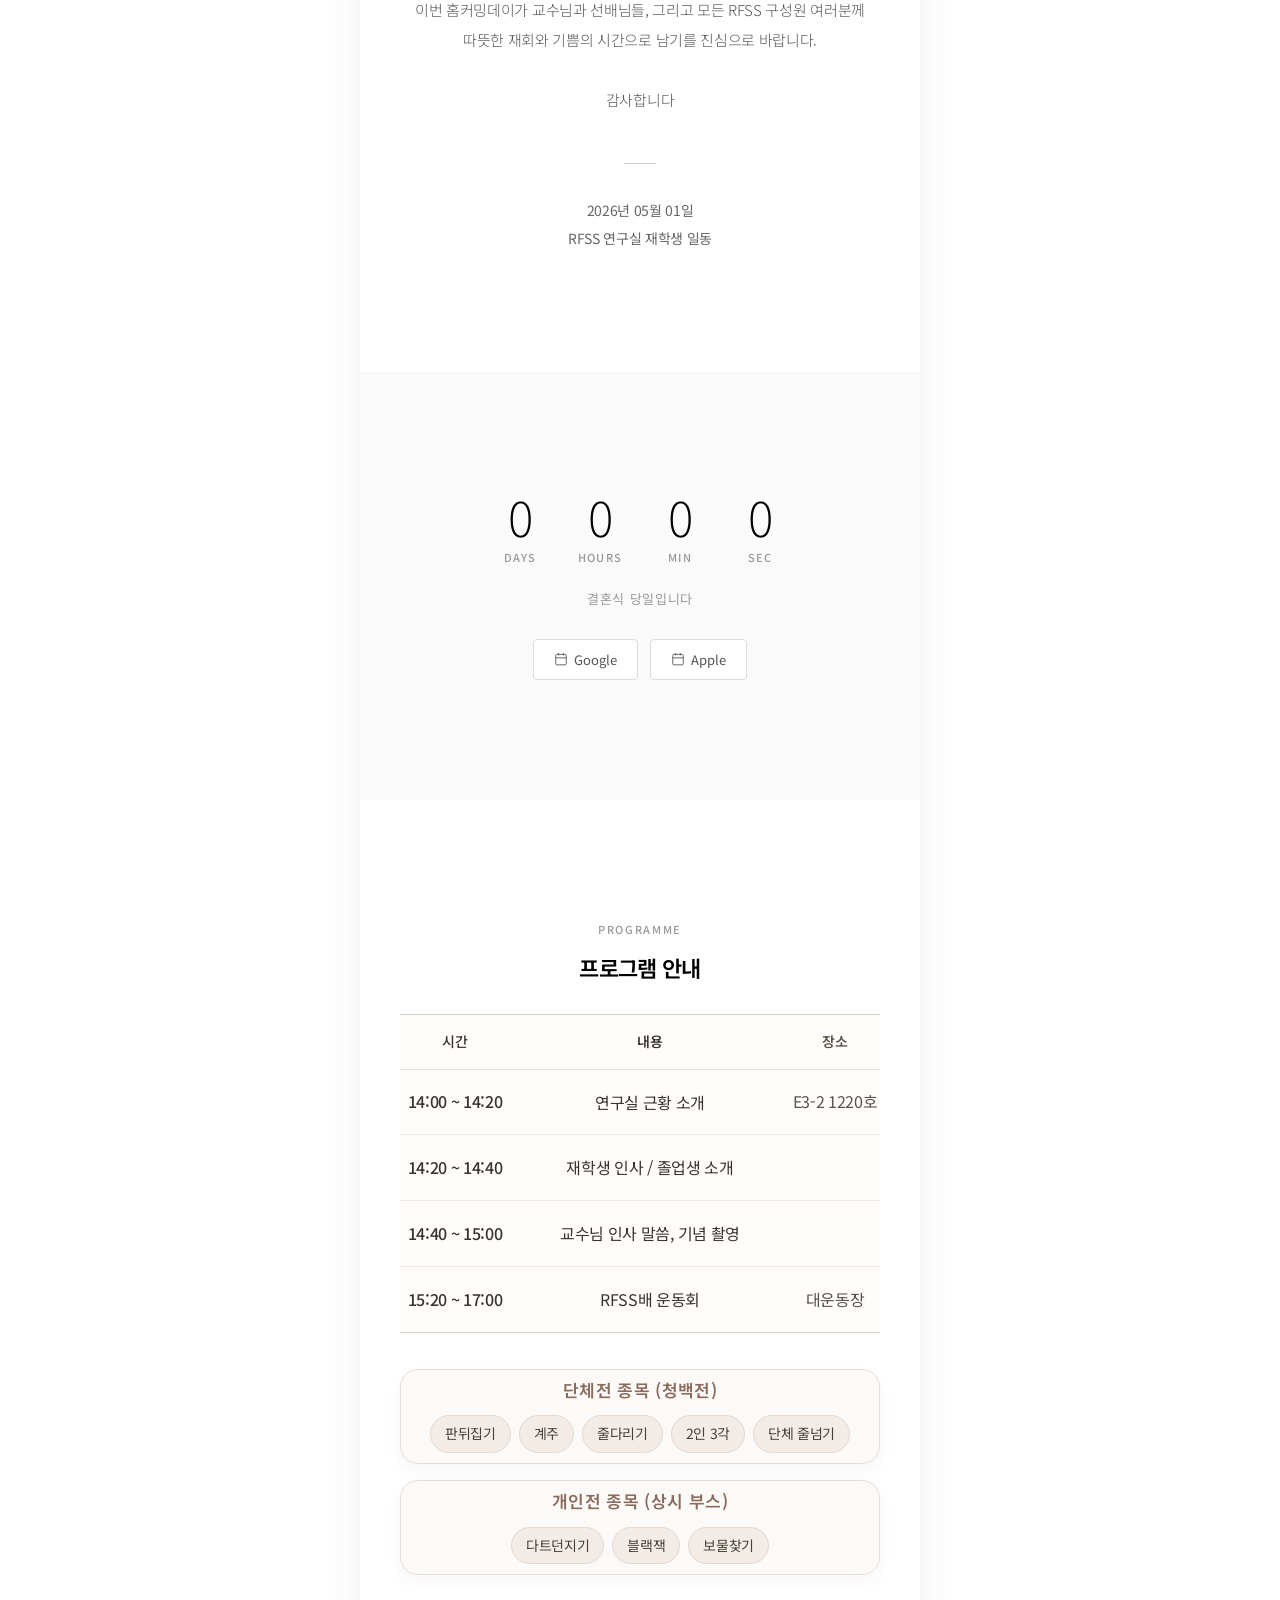
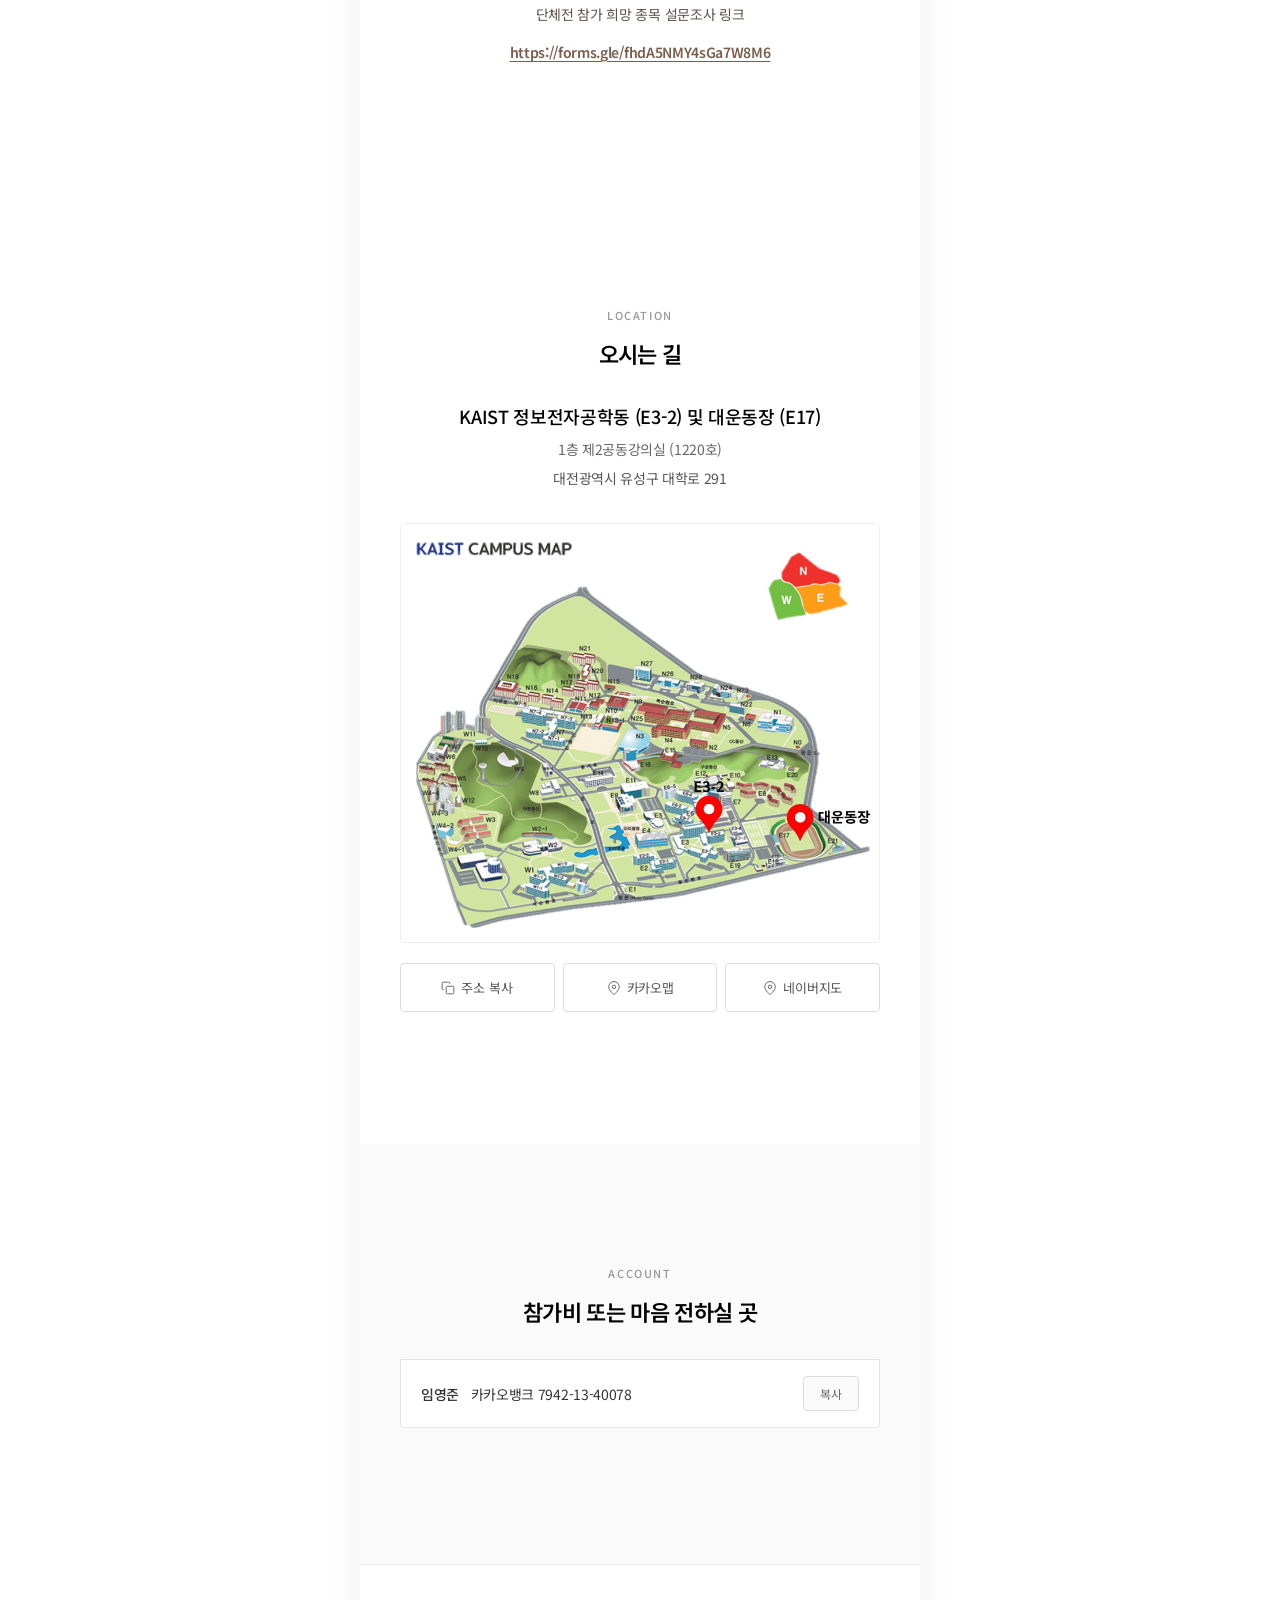
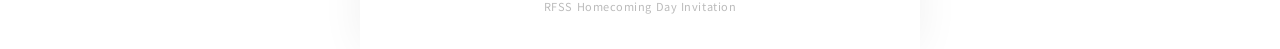
==== commit e4f7dd25: "Update index.html" ====
--- a/index.html
+++ b/index.html
@@ -116,18 +116,6 @@
     <p class="story-content"></p>
     <div class="story-images"></div>
   </section> -->
-
-  <!-- ====== Gallery ====== -->
-  <section class="section gallery fade-in">
-    <div class="gallery-header">
-      <div class="section-label">Since May 2025</div>
-      <div class="section-title"> 2025년 5월 이후의 RFSS </div>
-    </div>
-    <div class="gallery-grid"></div>
-    <div class="gallery-more">
-      <button class="btn-gallery-more" type="button">더보기</button>
-    </div>
-  </section>
 
   <!-- ====== Location ====== -->
   <section class="section location fade-in">
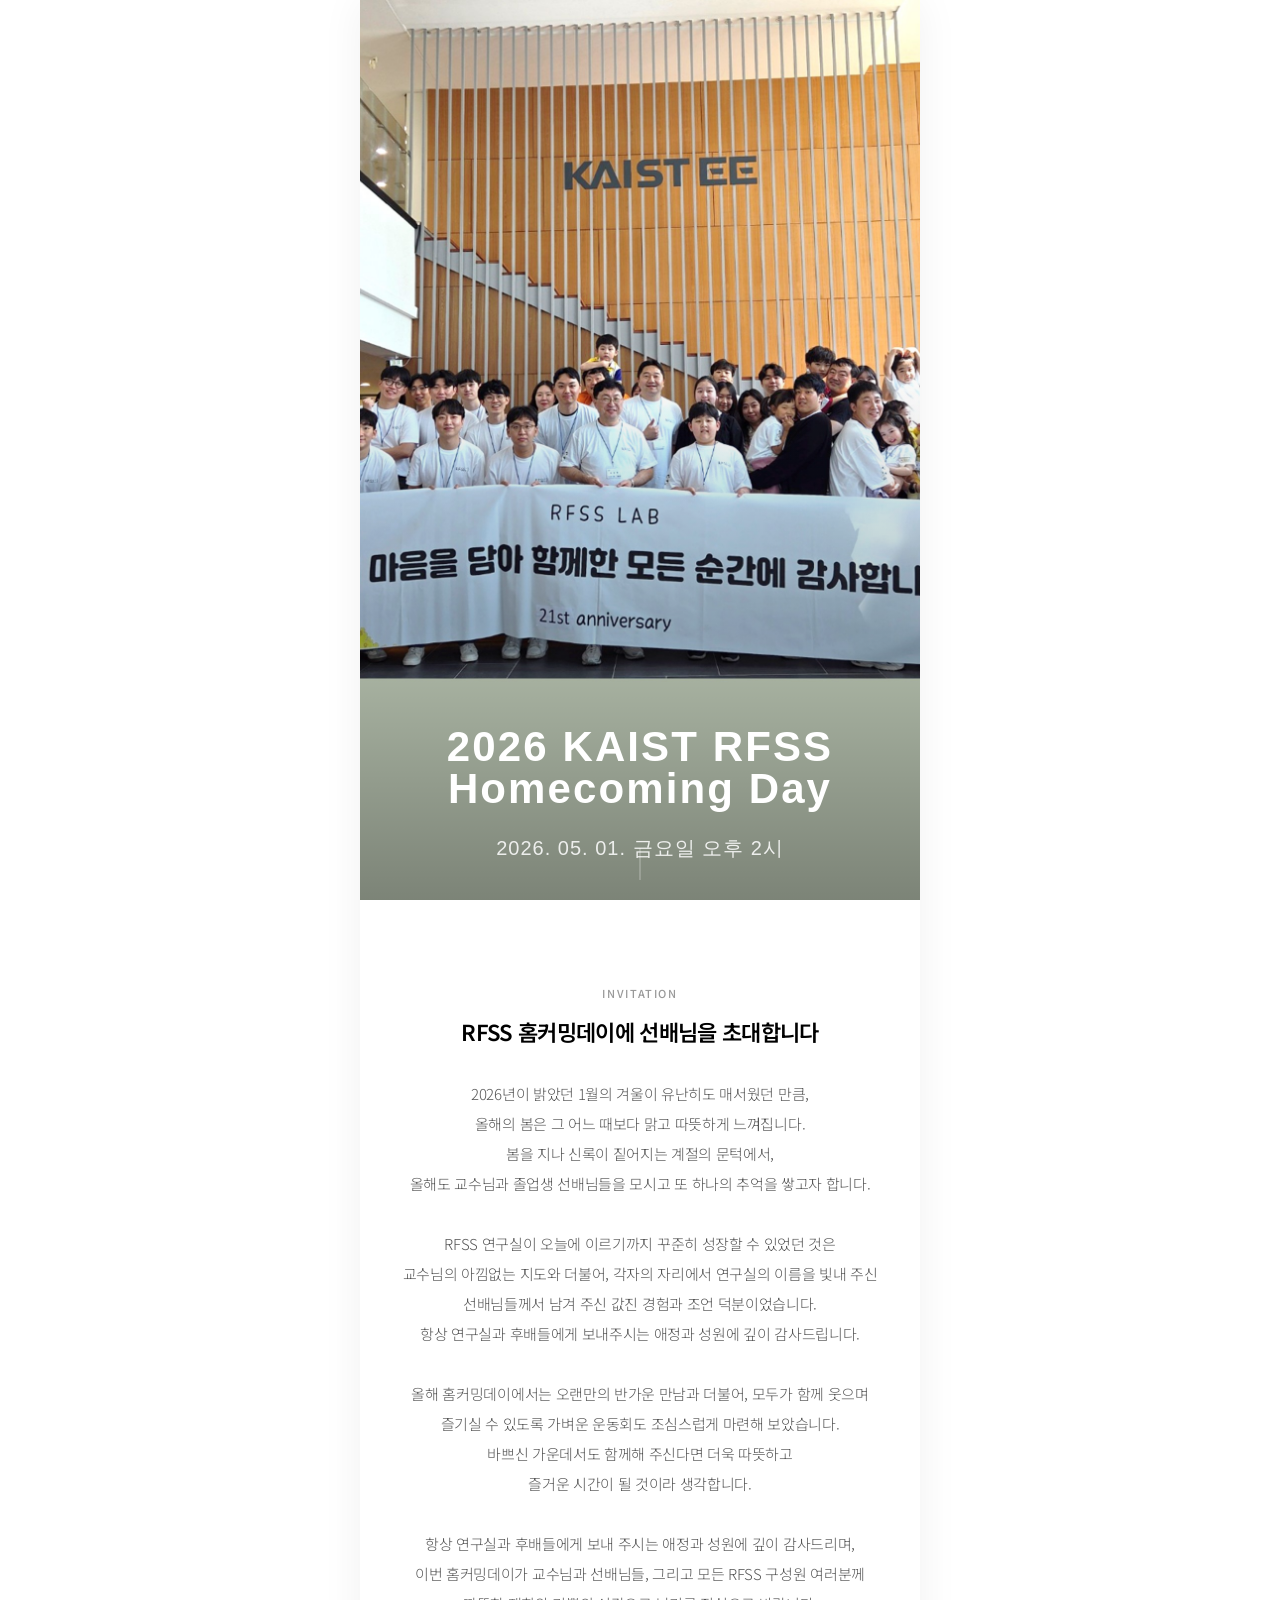
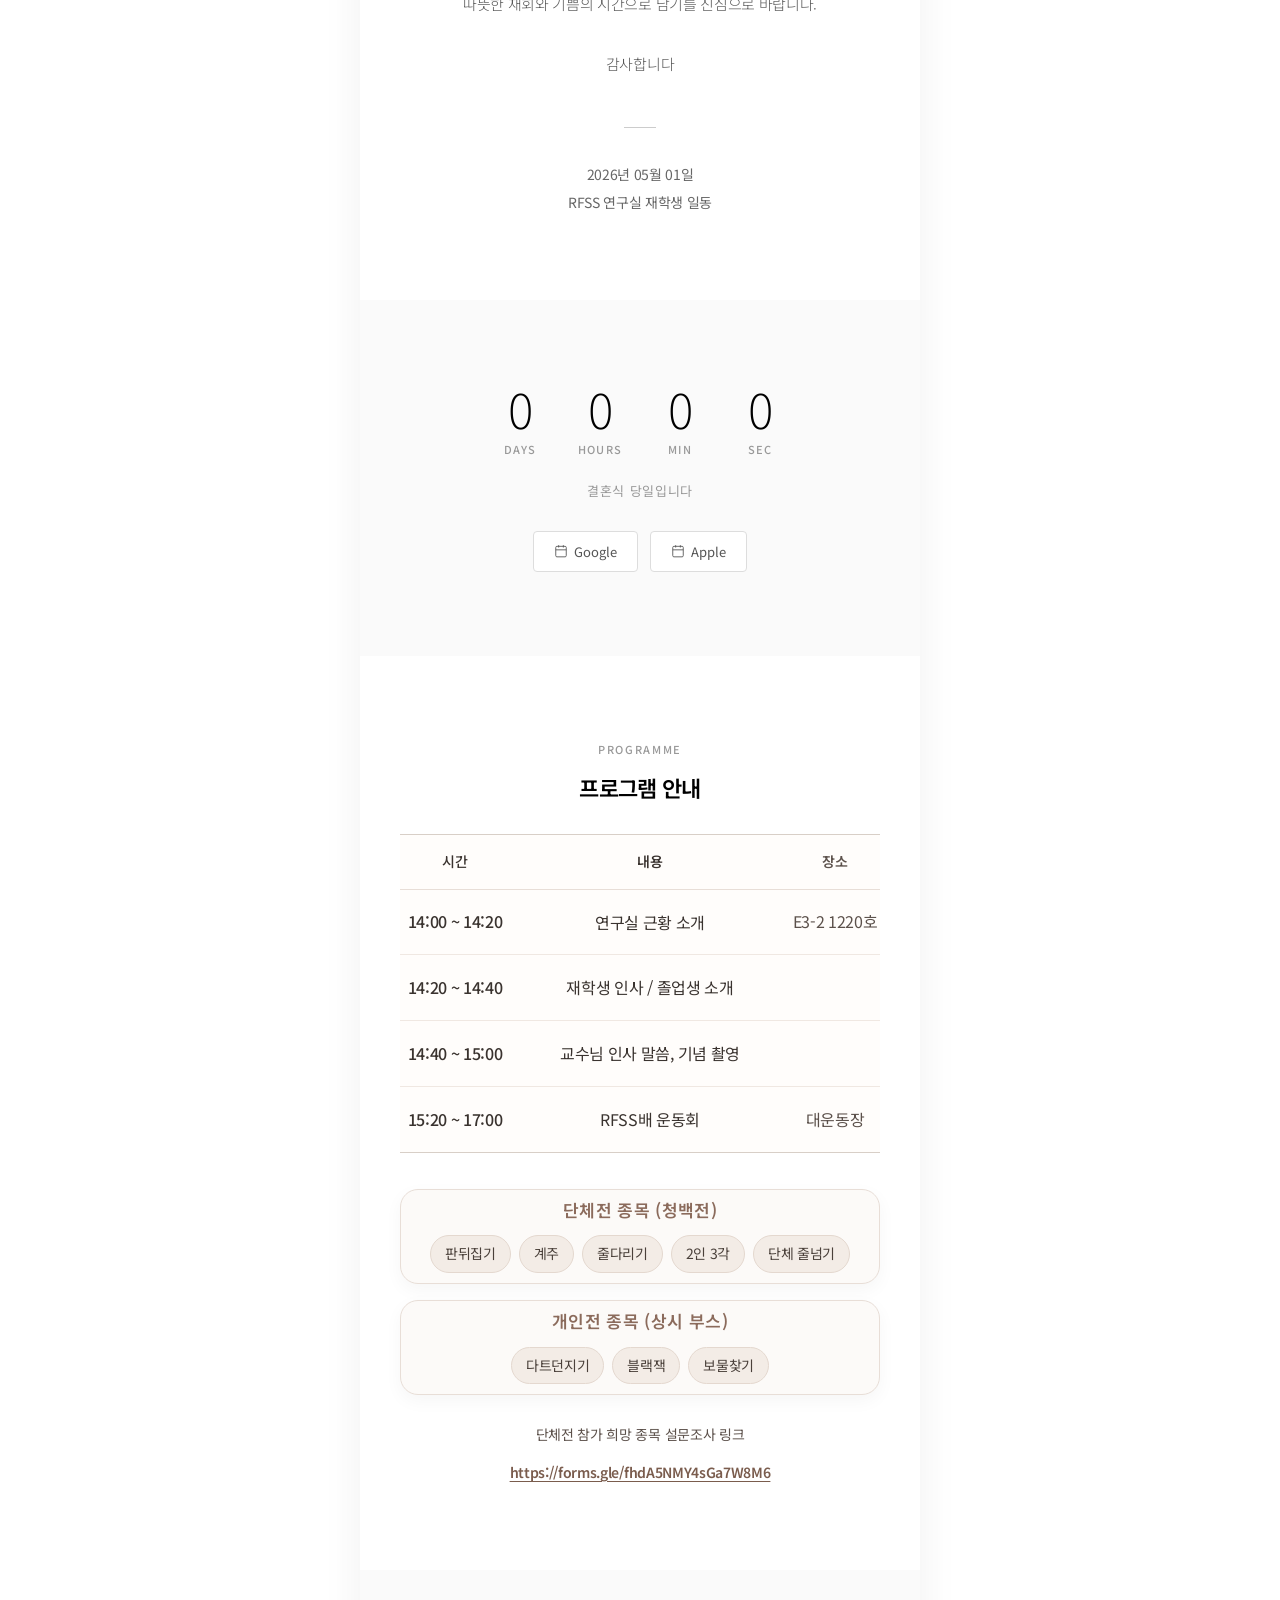
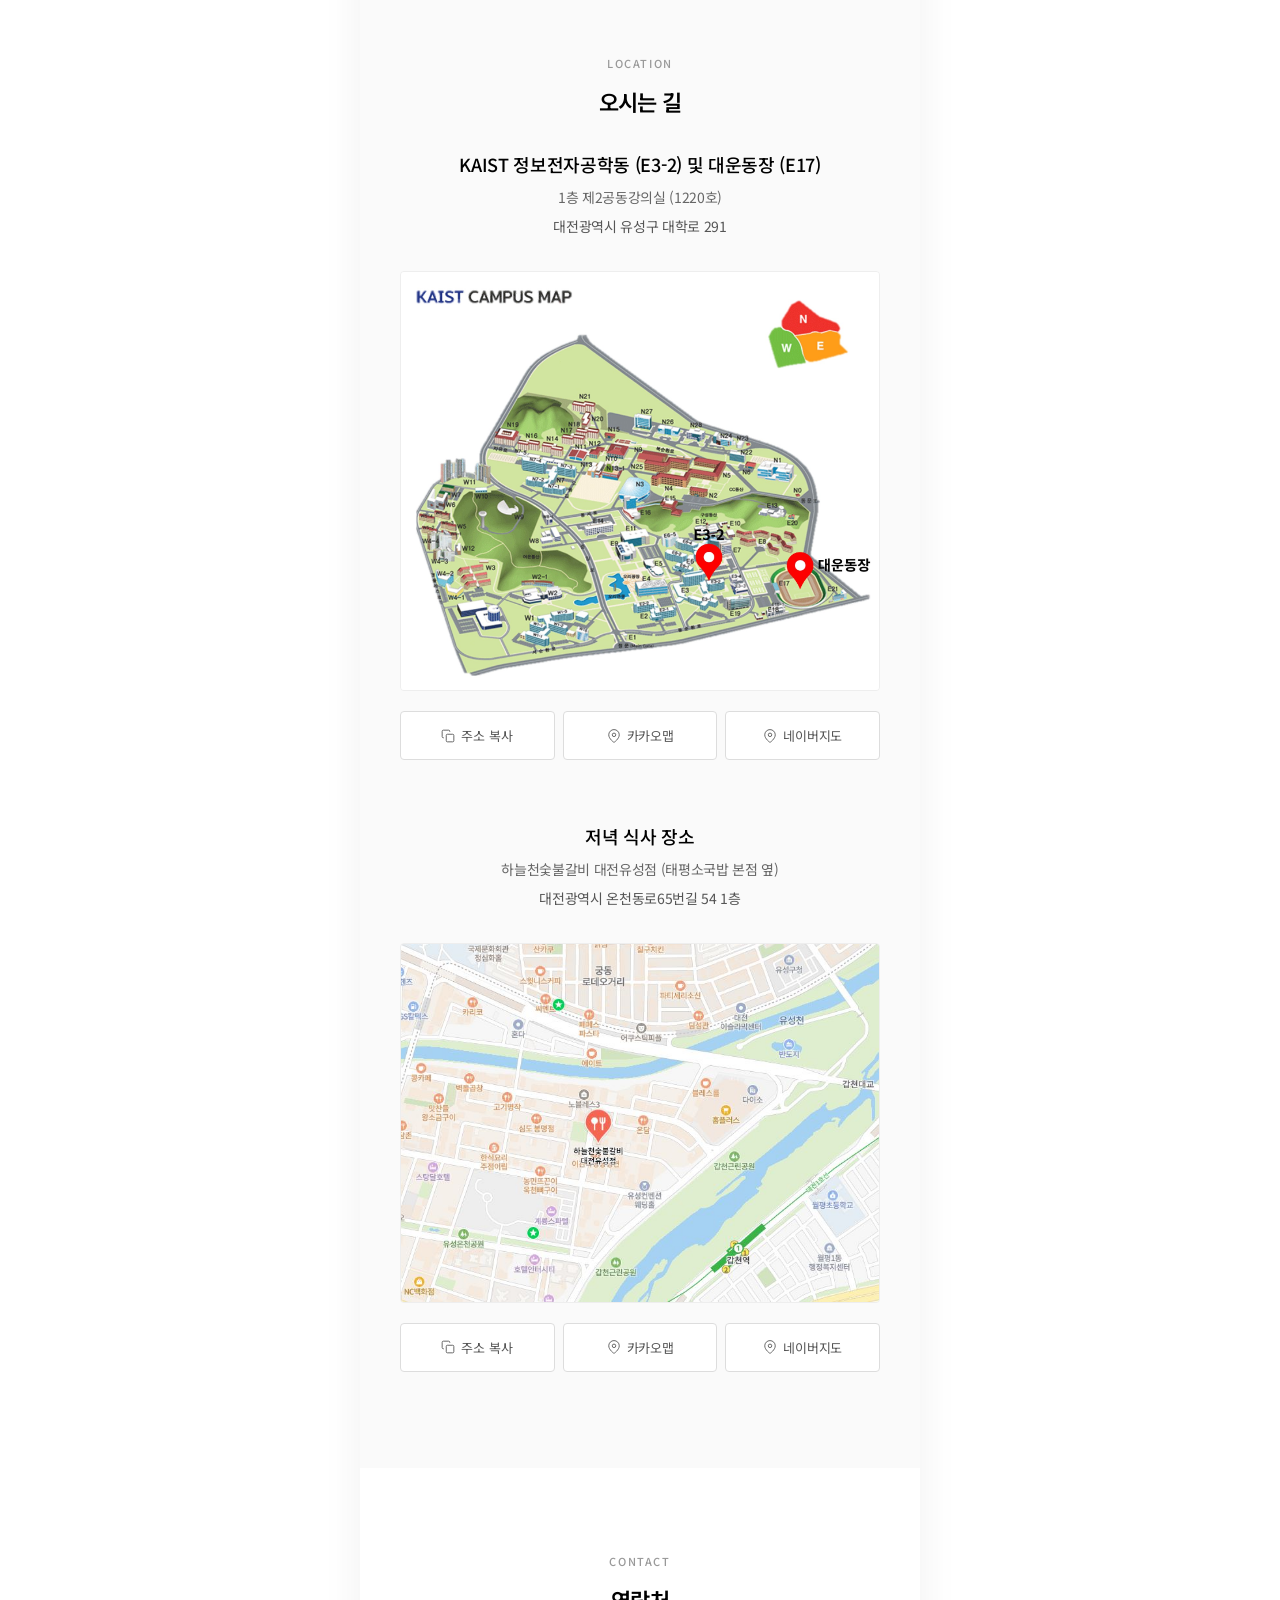
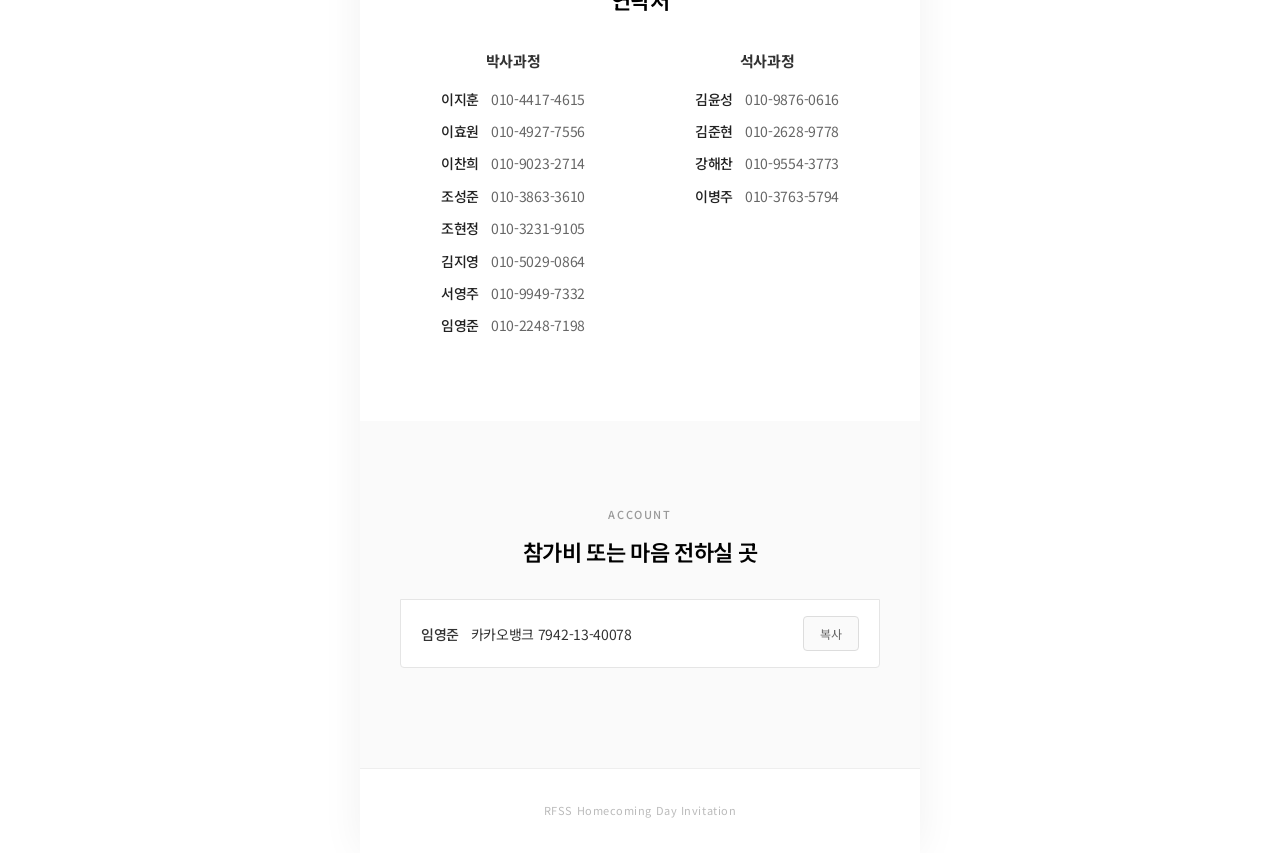
==== commit 768d60e6: "Add files via upload" ====
--- a/index.html
+++ b/index.html
@@ -117,43 +117,45 @@
     <div class="story-images"></div>
   </section> -->
 
+  <!-- ====== Gallery ====== -->
+<!--   <section class="section gallery fade-in">
+    <div class="gallery-header">
+      <div class="section-label">Gallery</div>
+      <div class="section-title"> 우리의 순간들</div>
+    </div>
+    <div class="gallery-grid"></div>
+    <div class="gallery-more">
+      <button class="btn-gallery-more" type="button">더보기</button>
+    </div>
+  </section> -->
+
   <!-- ====== Location ====== -->
   <section class="section location fade-in">
     <div class="location-header">
       <div class="section-label">Location</div>
       <div class="section-title">오시는 길</div>
     </div>
-    <div class="location-info">
-      <div class="location-venue-name"></div>
-      <div class="location-venue-hall"></div>
-      <div class="location-address"></div>
-      <div class="location-tel"></div>
-    </div>
-    <div class="location-map-image">
-      <img src="" alt="약도" loading="lazy">
-    </div>
-    <div class="location-actions">
-      <button type="button" id="btn-copy-address">
-        <svg viewBox="0 0 24 24" fill="none" stroke="currentColor" stroke-width="1.5">
-          <rect x="9" y="9" width="13" height="13" rx="2" ry="2"/>
-          <path d="M5 15H4a2 2 0 01-2-2V4a2 2 0 012-2h9a2 2 0 012 2v1"/>
-        </svg>
-        주소 복사
-      </button>
-      <a href="#" id="link-kakao-map" target="_blank" rel="noopener">
-        <svg viewBox="0 0 24 24" fill="none" stroke="currentColor" stroke-width="1.5">
-          <path d="M21 10c0 7-9 13-9 13s-9-6-9-13a9 9 0 0118 0z"/>
-          <circle cx="12" cy="10" r="3"/>
-        </svg>
-        카카오맵
-      </a>
-      <a href="#" id="link-naver-map" target="_blank" rel="noopener">
-        <svg viewBox="0 0 24 24" fill="none" stroke="currentColor" stroke-width="1.5">
-          <path d="M21 10c0 7-9 13-9 13s-9-6-9-13a9 9 0 0118 0z"/>
-          <circle cx="12" cy="10" r="3"/>
-        </svg>
-        네이버지도
-      </a>
+
+    <div class="location-list"></div>
+  </section>
+
+  <!-- ====== Contact ====== -->
+  <section class="section contact fade-in">
+    <div class="contact-header">
+      <div class="section-label">Contact</div>
+      <div class="section-title">연락처</div>
+    </div>
+
+    <div class="contact-grid">
+      <div class="contact-column">
+        <div class="contact-column-title">박사과정</div>
+        <div class="contact-list" id="contact-phd"></div>
+      </div>
+
+      <div class="contact-column">
+        <div class="contact-column-title">석사과정</div>
+        <div class="contact-list" id="contact-master"></div>
+      </div>
     </div>
   </section>
 
--- a/styles.css
+++ b/styles.css
@@ -80,7 +80,7 @@
 
 /* ── Section Common ── */
 .section {
-  padding: 80px 28px;
+  padding: 0px 28px;
 }
 
 .section-label {
@@ -656,7 +656,7 @@
 
 /* ── Location Section ── */
 .location {
-  background: #fff;
+  background: #fafafa;
 }
 
 .location-header {
@@ -745,6 +745,77 @@
   width: 14px;
   height: 14px;
   flex-shrink: 0;
+}
+
+.location-list {
+  display: flex;
+  flex-direction: column;
+  gap: 48px;
+}
+
+.location-block {
+  display: block;
+}
+
+
+/* ── Contact Section ── */
+.contact {
+  background: #fff;
+  text-align: center;
+}
+
+.contact-header {
+  margin-bottom: 32px;
+}
+
+.contact-grid {
+  display: grid;
+  grid-template-columns: 1fr 1fr;
+  gap: 28px;
+  align-items: start;
+}
+
+.contact-column {
+  padding: 0;
+  background: transparent;
+  border: none;
+  border-radius: 0;
+}
+
+.contact-column-title {
+  font-size: 15px;
+  font-weight: 700;
+  color: #333;
+  margin-bottom: 14px;
+}
+
+.contact-list {
+  display: flex;
+  flex-direction: column;
+  gap: 10px;
+}
+
+.contact-item {
+  display: flex;
+  justify-content: center;
+  align-items: center;
+  gap: 12px;
+  font-size: 14px;
+  line-height: 1.6;
+}
+
+.contact-name {
+  font-weight: 500;
+  color: #222;
+}
+
+.contact-phone {
+  color: #666;
+  text-decoration: none;
+}
+
+.contact-phone:hover {
+  color: #000;
 }
 
 /* ── Account Section ── */
@@ -861,7 +932,7 @@
 /* ── Responsive ── */
 @media (min-width: 768px) {
   .section {
-    padding: 100px 36px;
+    padding: 72px 36px;
   }
 
   .hero {
@@ -887,7 +958,7 @@
 
 @media (min-width: 1024px) {
   .section {
-    padding: 120px 40px;
+    padding: 84px 40px;
   }
 
   .hero-names {
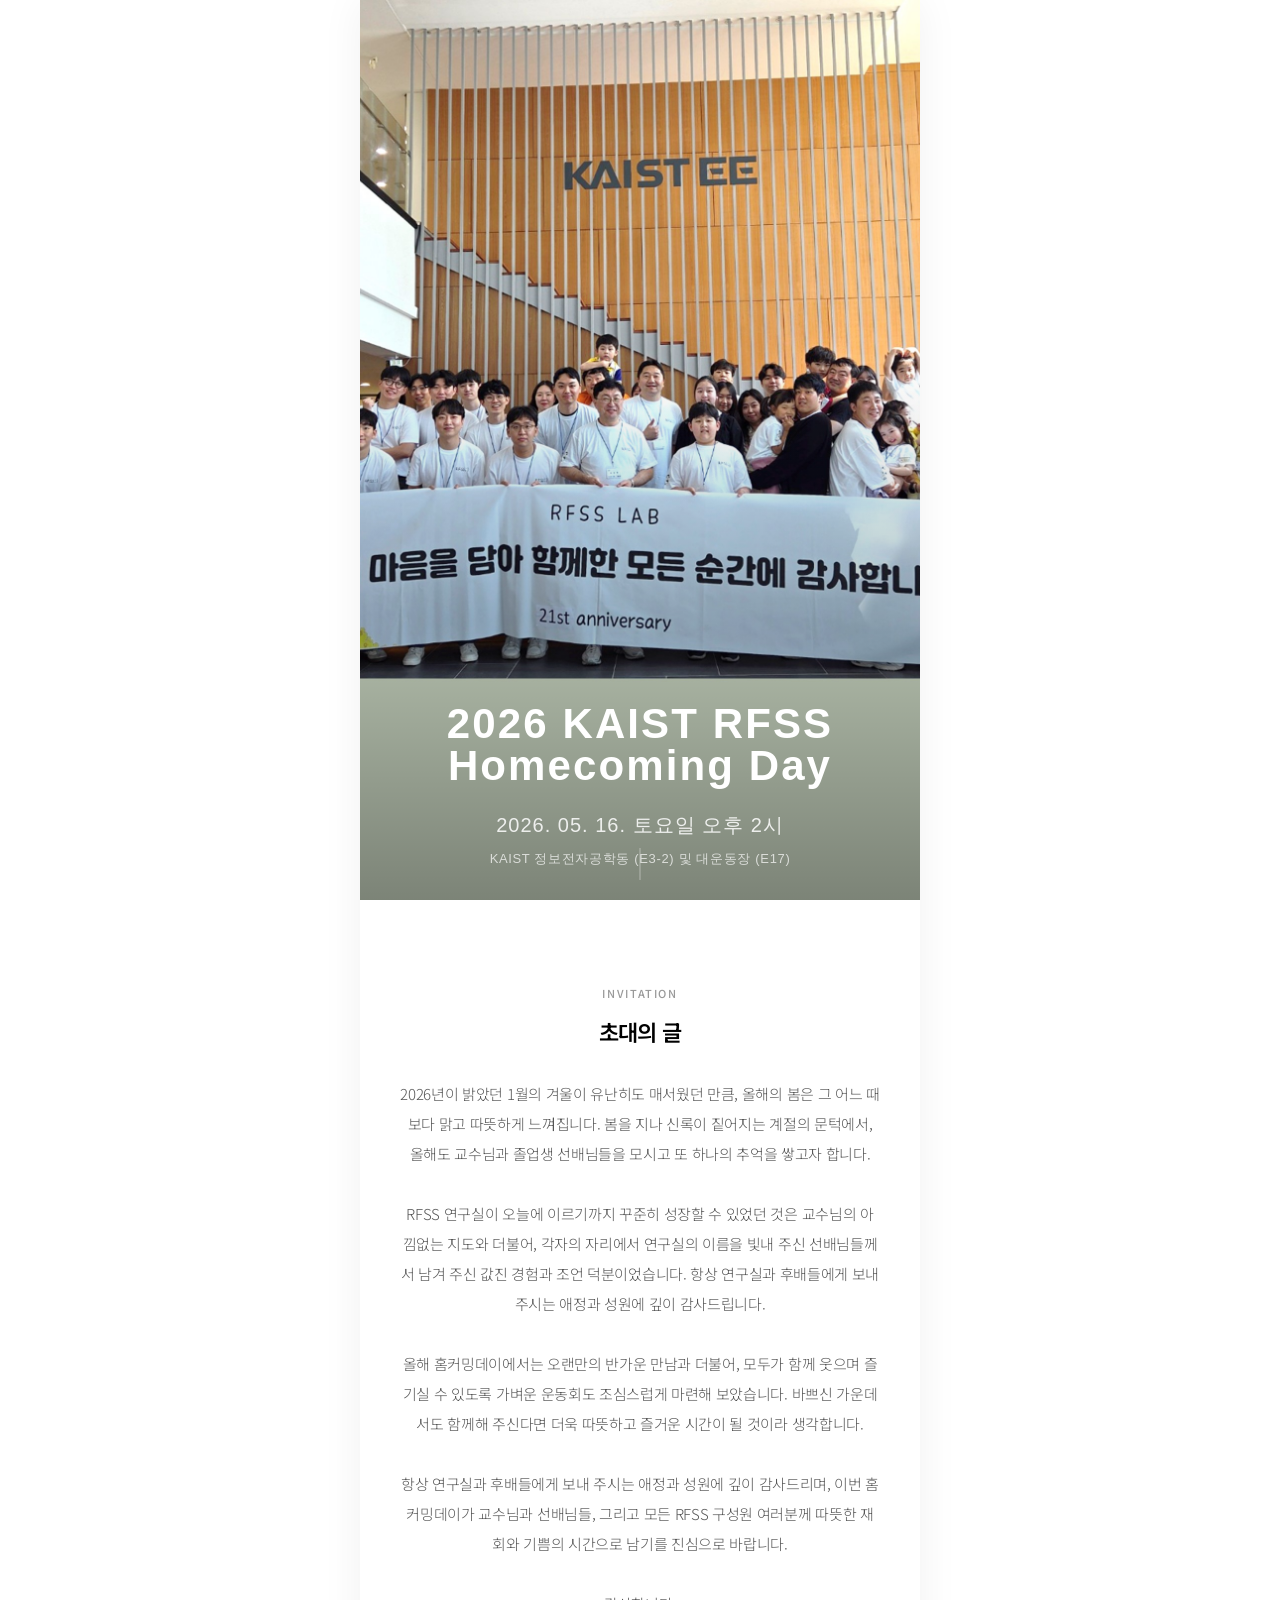
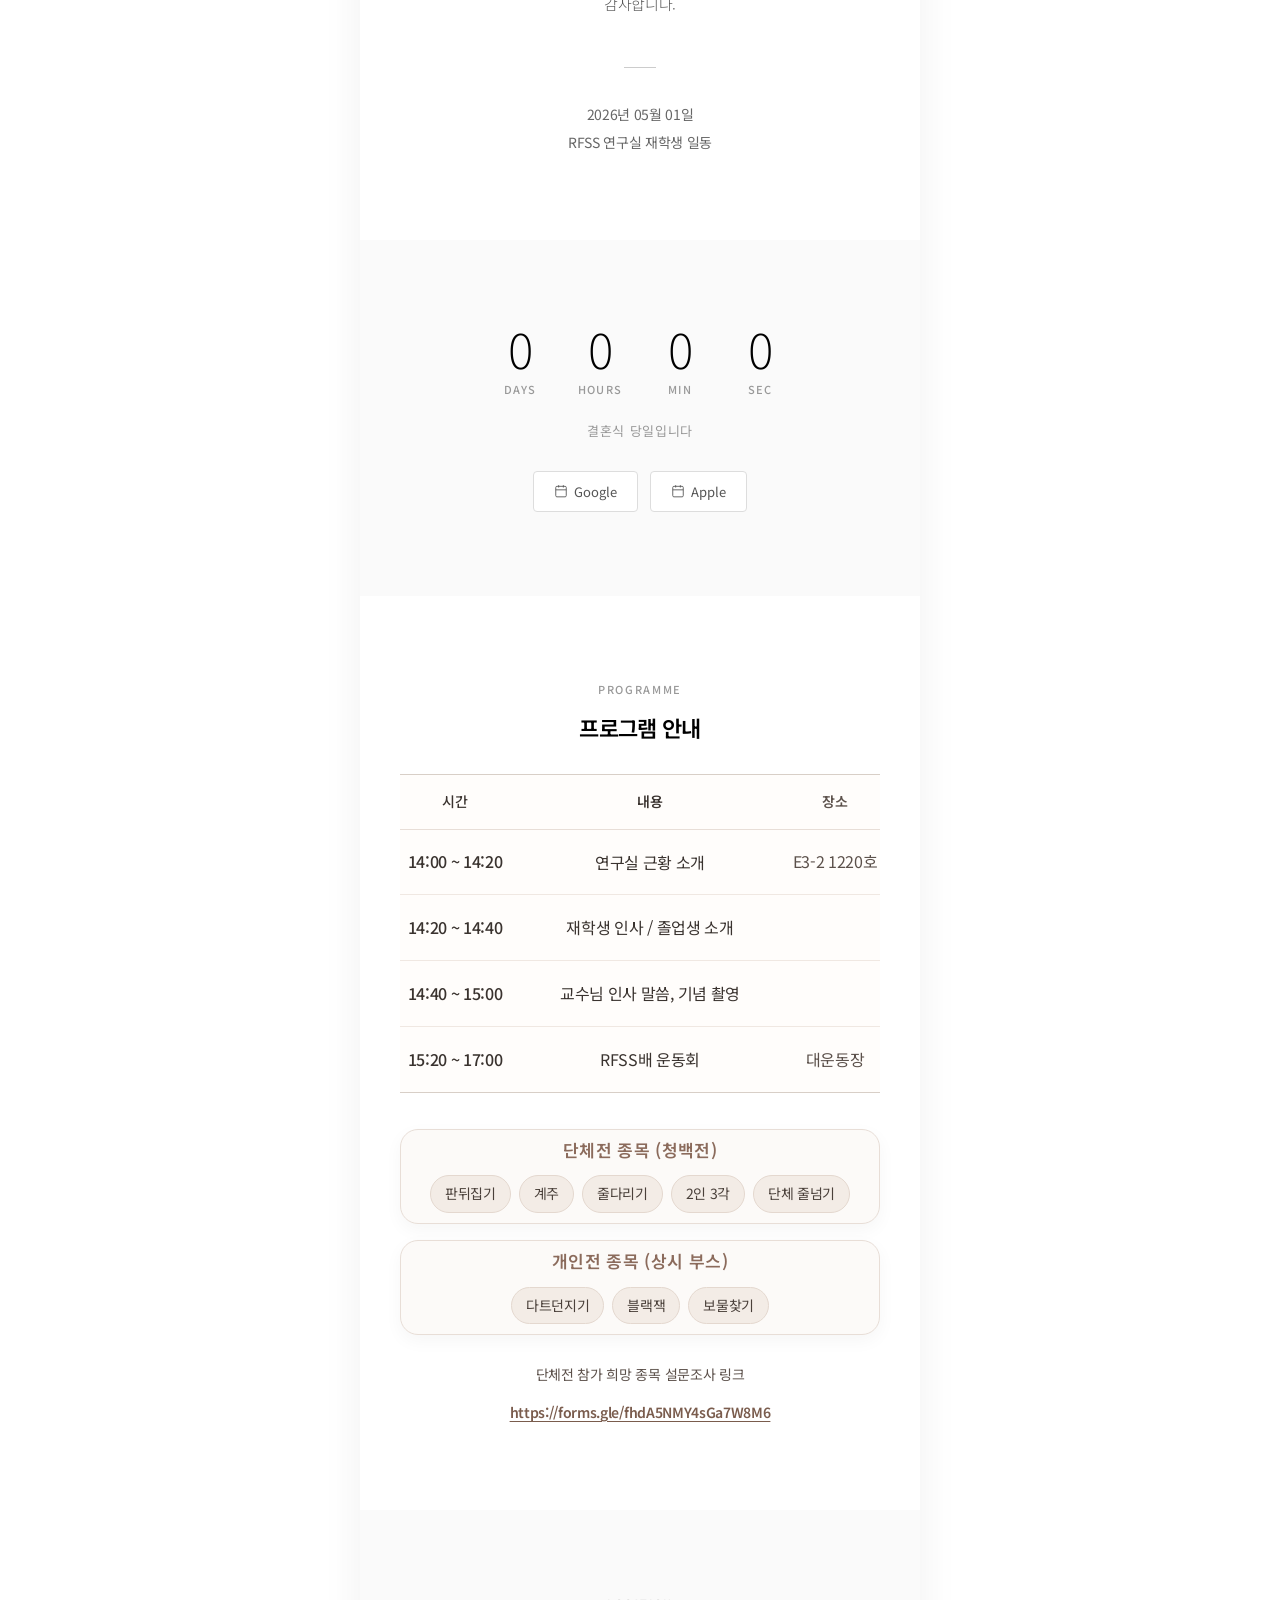
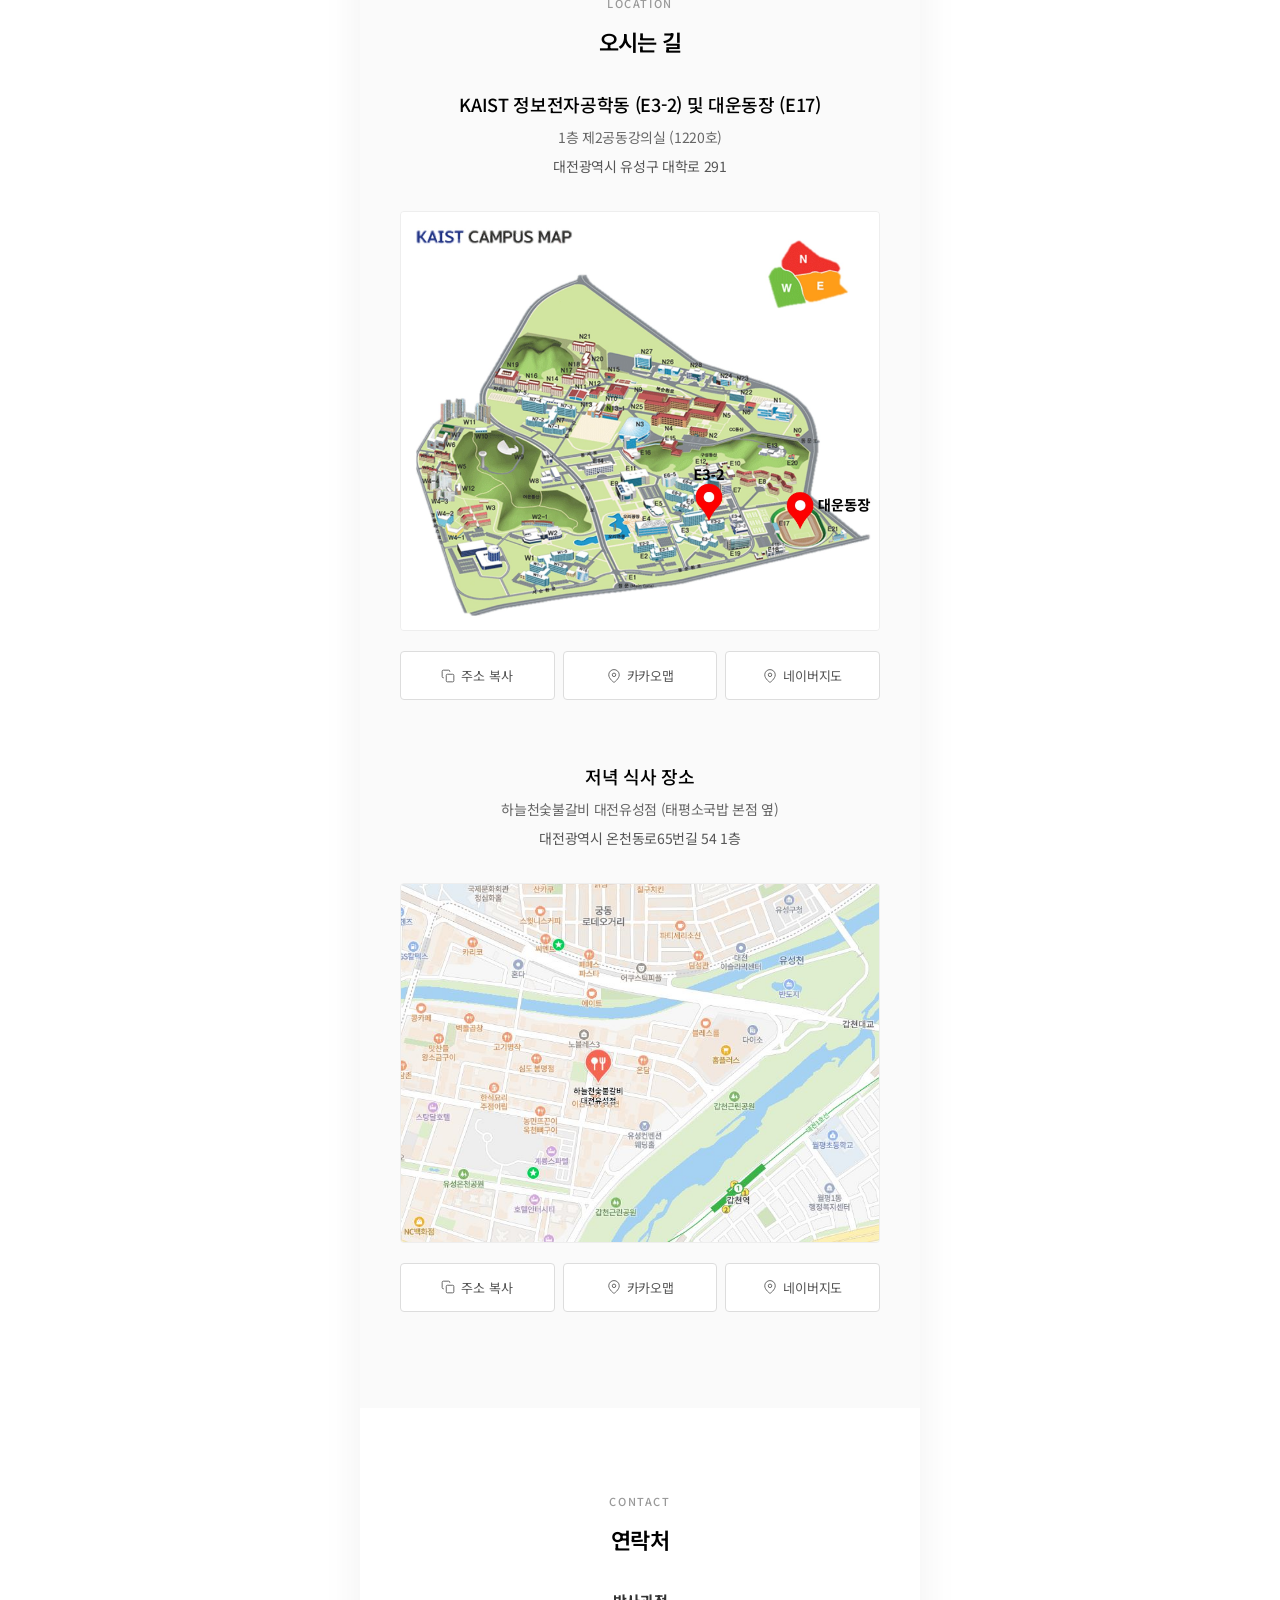
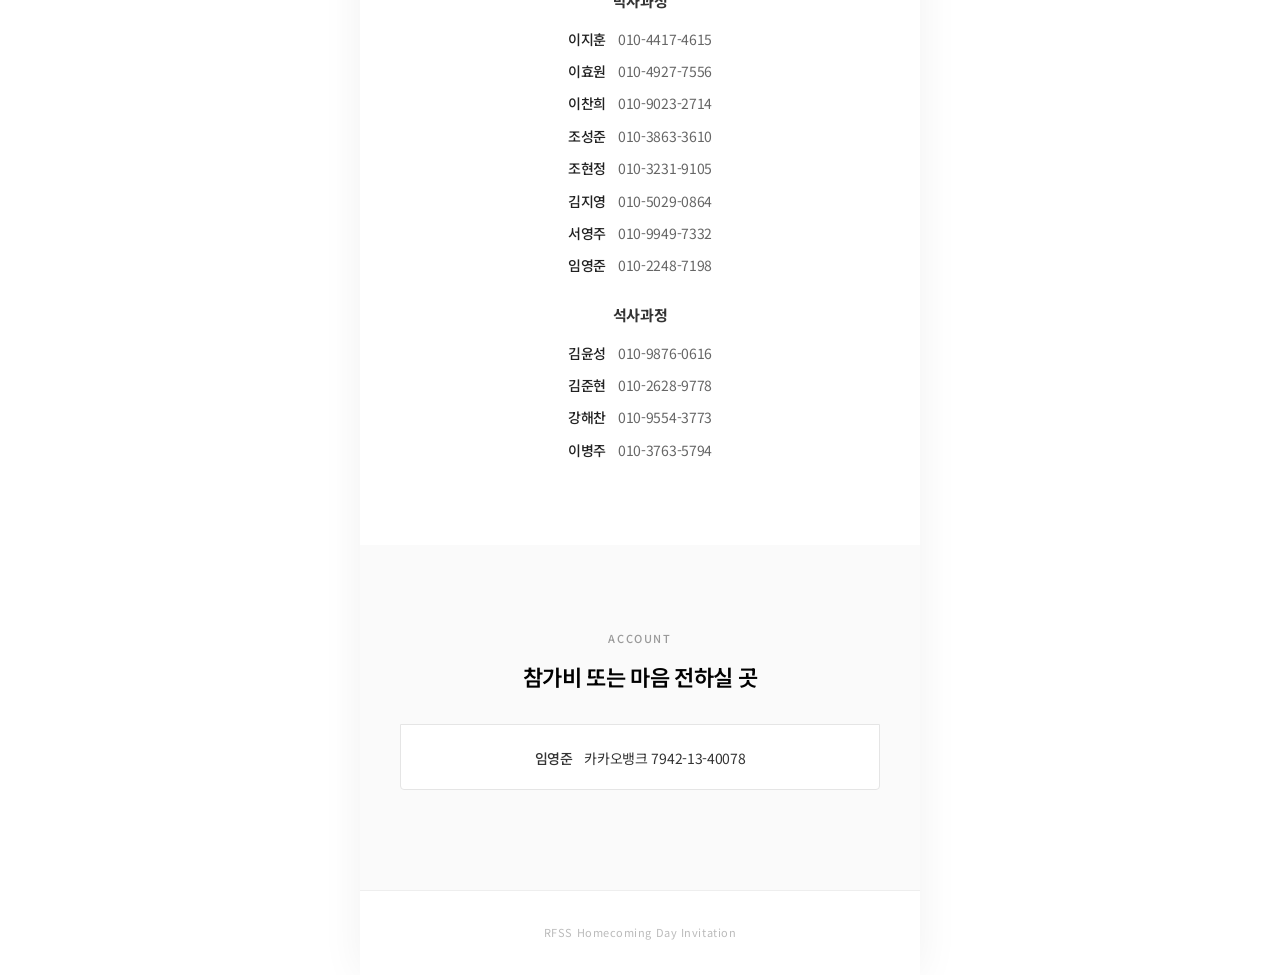
==== commit c879ee26: "Update index.html" ====
--- a/index.html
+++ b/index.html
@@ -9,7 +9,7 @@
   <meta property="og:type" content="website">
   <meta property="og:title" content="RFSS 홈커밍데이에 초대합니다">
   <meta property="og:description" content="선배님들을 초대합니다">
-  <meta property="og:image" content="images/og/1.jpg">
+  <meta property="og:image" content="images/hero/1.jpg">
 
   <!-- Fonts -->
   <link rel="preconnect" href="https://fonts.googleapis.com">
--- a/styles.css
+++ b/styles.css
@@ -80,7 +80,7 @@
 
 /* ── Section Common ── */
 .section {
-  padding: 0px 28px;
+  padding: 56px 28px;
 }
 
 .section-label {
@@ -412,7 +412,7 @@
   display: flex;
   flex-wrap: wrap;
   justify-content: center;
-  gap: 0px 8px;
+  gap: 6px 8px;
 }
 
 .game-chip {
@@ -770,8 +770,8 @@
 
 .contact-grid {
   display: grid;
-  grid-template-columns: 1fr 1fr;
-  gap: 28px;
+  grid-template-columns: 1fr;
+  gap: 24px;
   align-items: start;
 }
 
@@ -842,8 +842,9 @@
 
 .account-item {
   display: flex;
-  align-items: center;
-  justify-content: space-between;
+  flex-direction: column;
+  align-items: center;
+  gap: 10px;
   padding: 16px 20px;
   background: #fff;
   border: 1px solid #e5e5e5;
@@ -854,7 +855,7 @@
 }
 
 .account-info {
-  text-align: left;
+  text-align: center;
 }
 
 .account-role {
@@ -873,21 +874,15 @@
   margin-right: 8px;
 }
 
-.btn-copy-account {
-  padding: 8px 16px;
-  border: 1px solid #ddd;
-  border-radius: 4px;
-  font-size: 12px;
-  color: #666;
-  font-weight: 400;
-  transition: all 0.2s;
-  background: #fafafa;
-  white-space: nowrap;
-}
-
-.btn-copy-account:hover {
-  border-color: #999;
-  color: #000;
+.account-copy-target {
+  cursor: pointer;
+  user-select: none;
+  display: inline-block;
+  padding: 2px 0;
+}
+
+.account-copy-target:hover {
+  opacity: 0.72;
 }
 
 /* ── Footer ── */
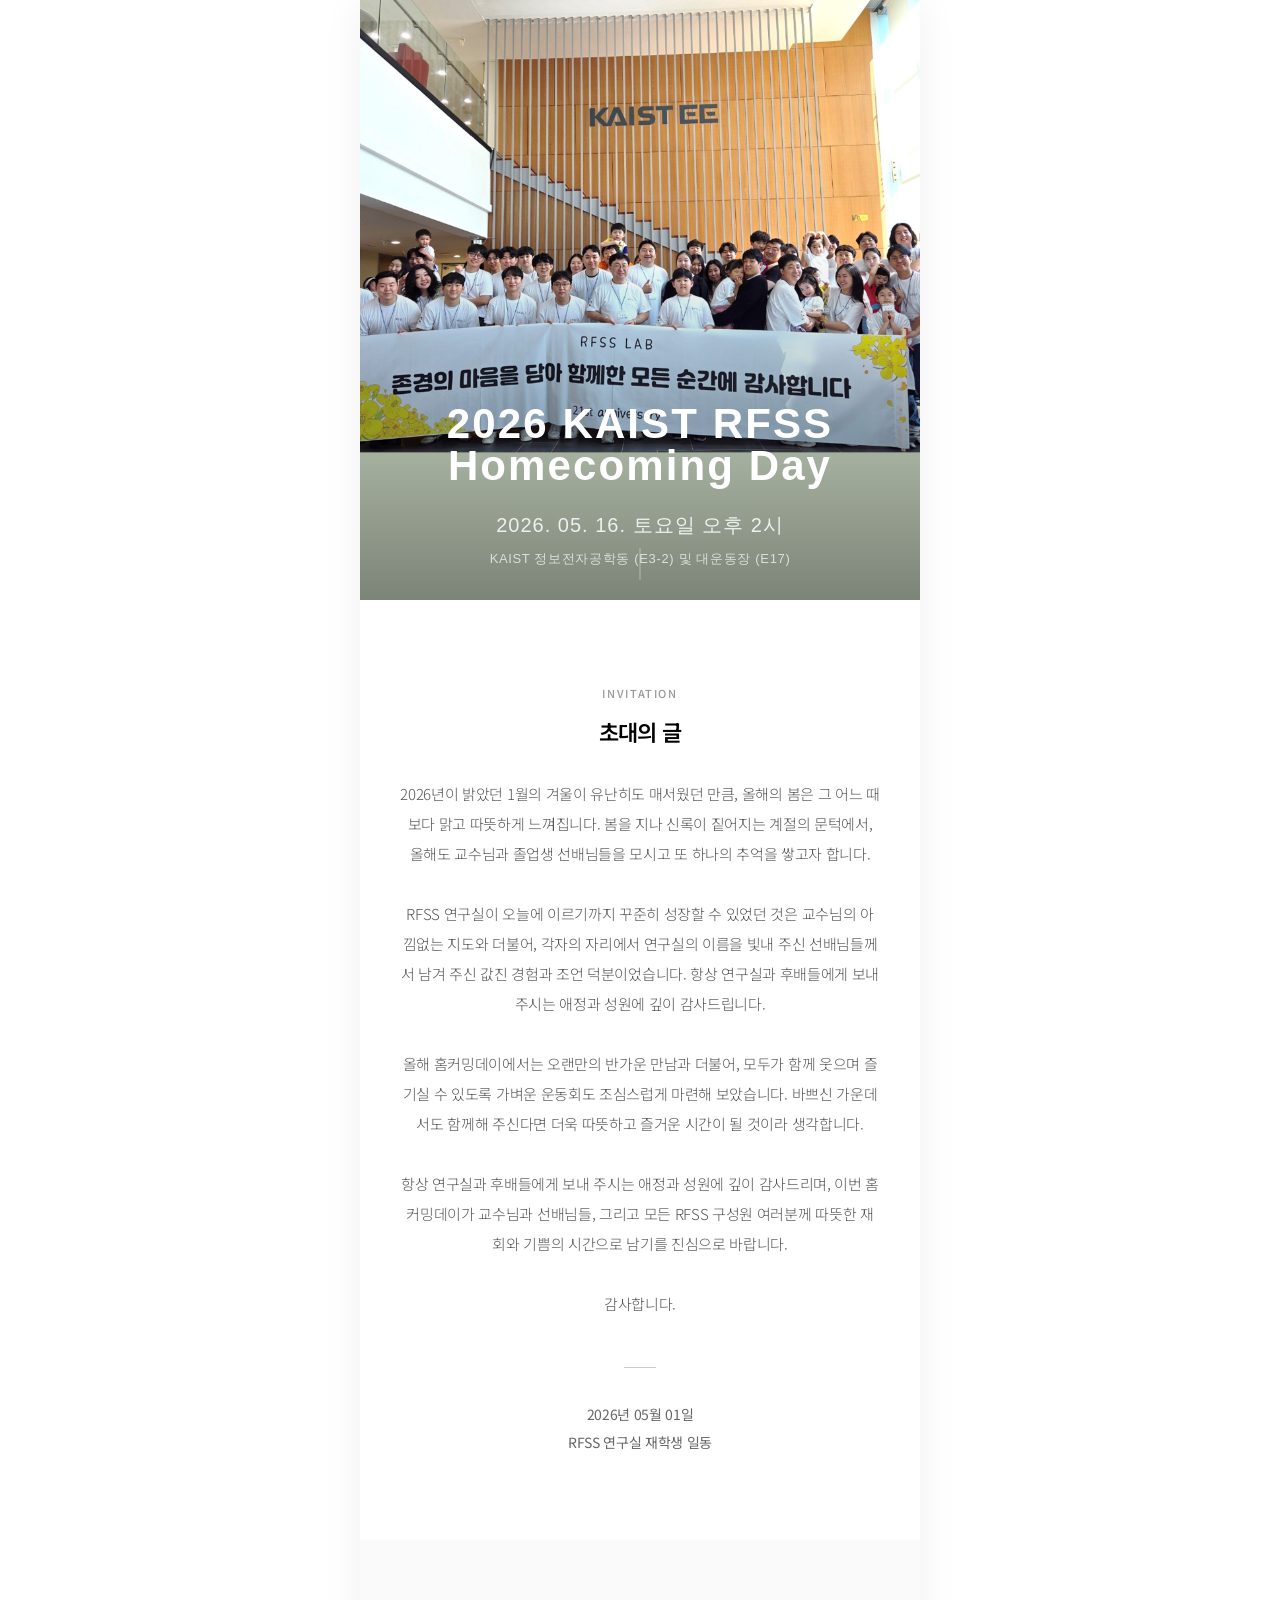
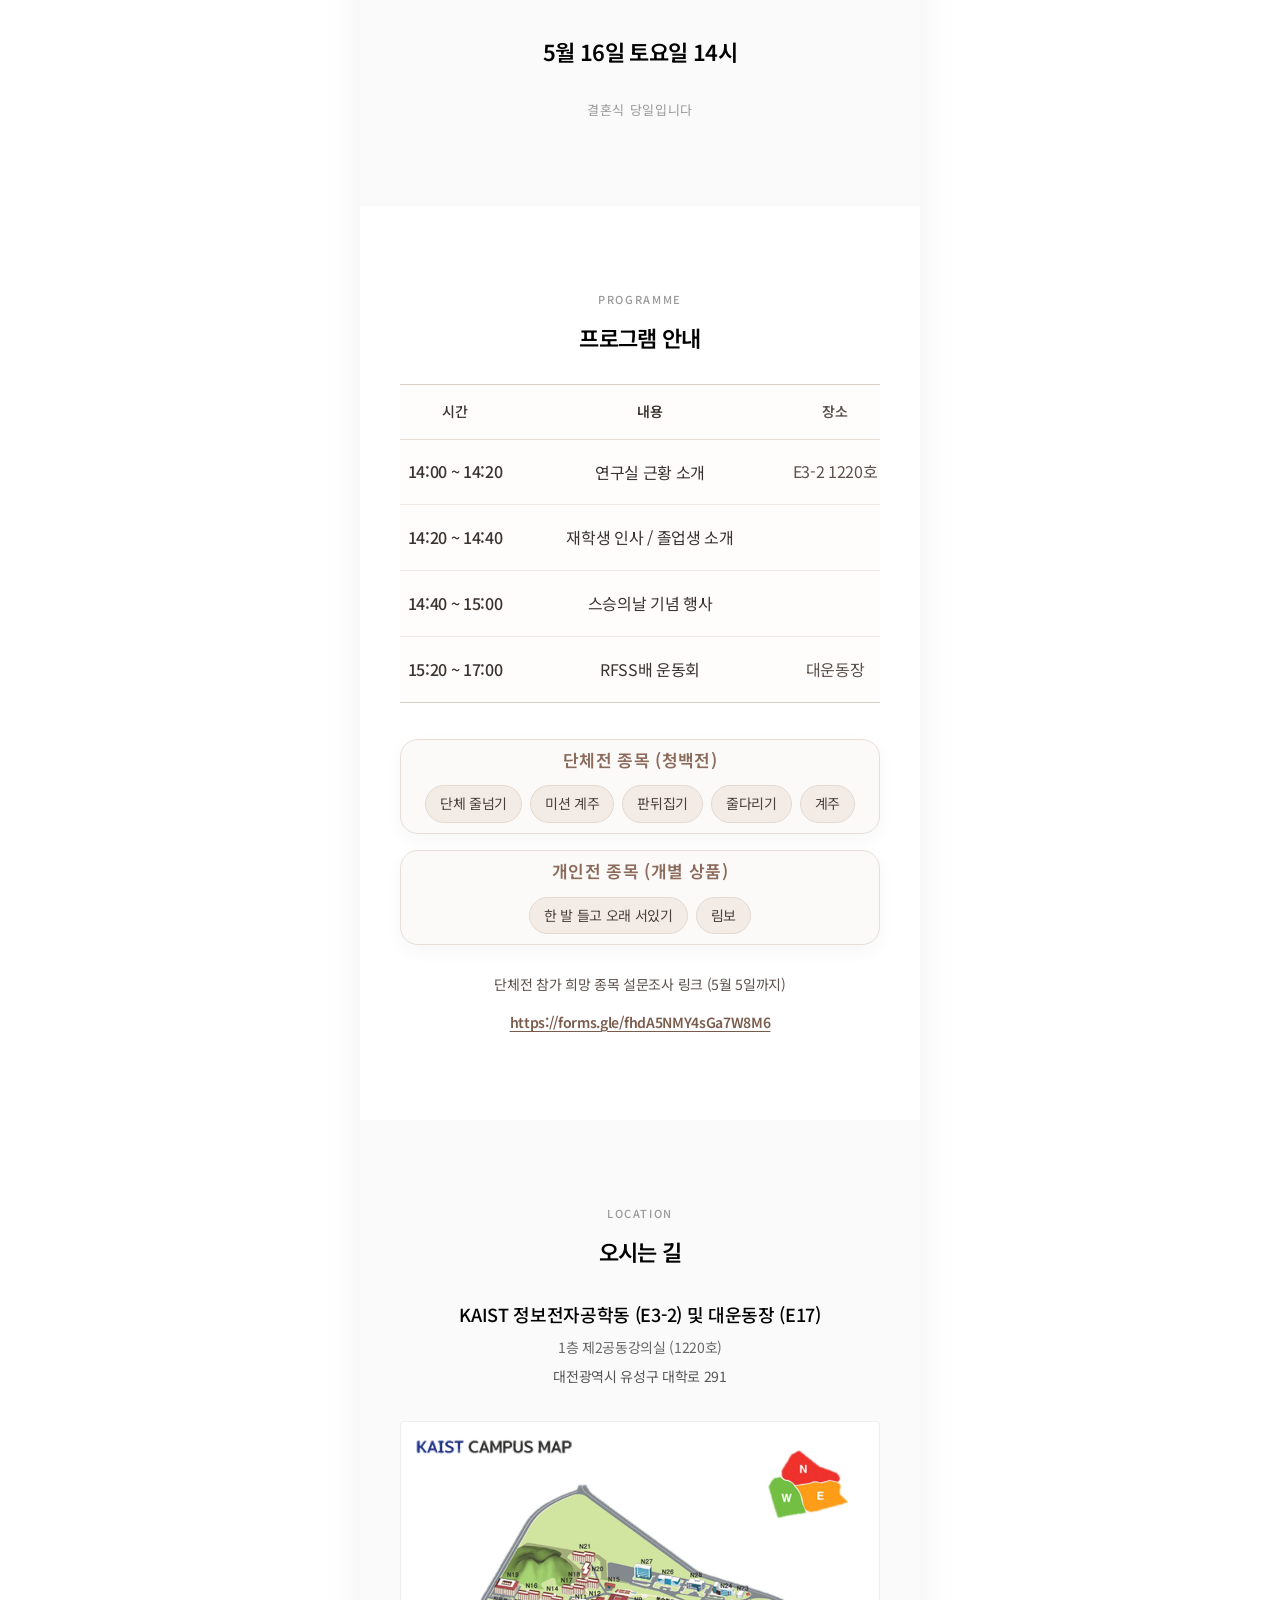
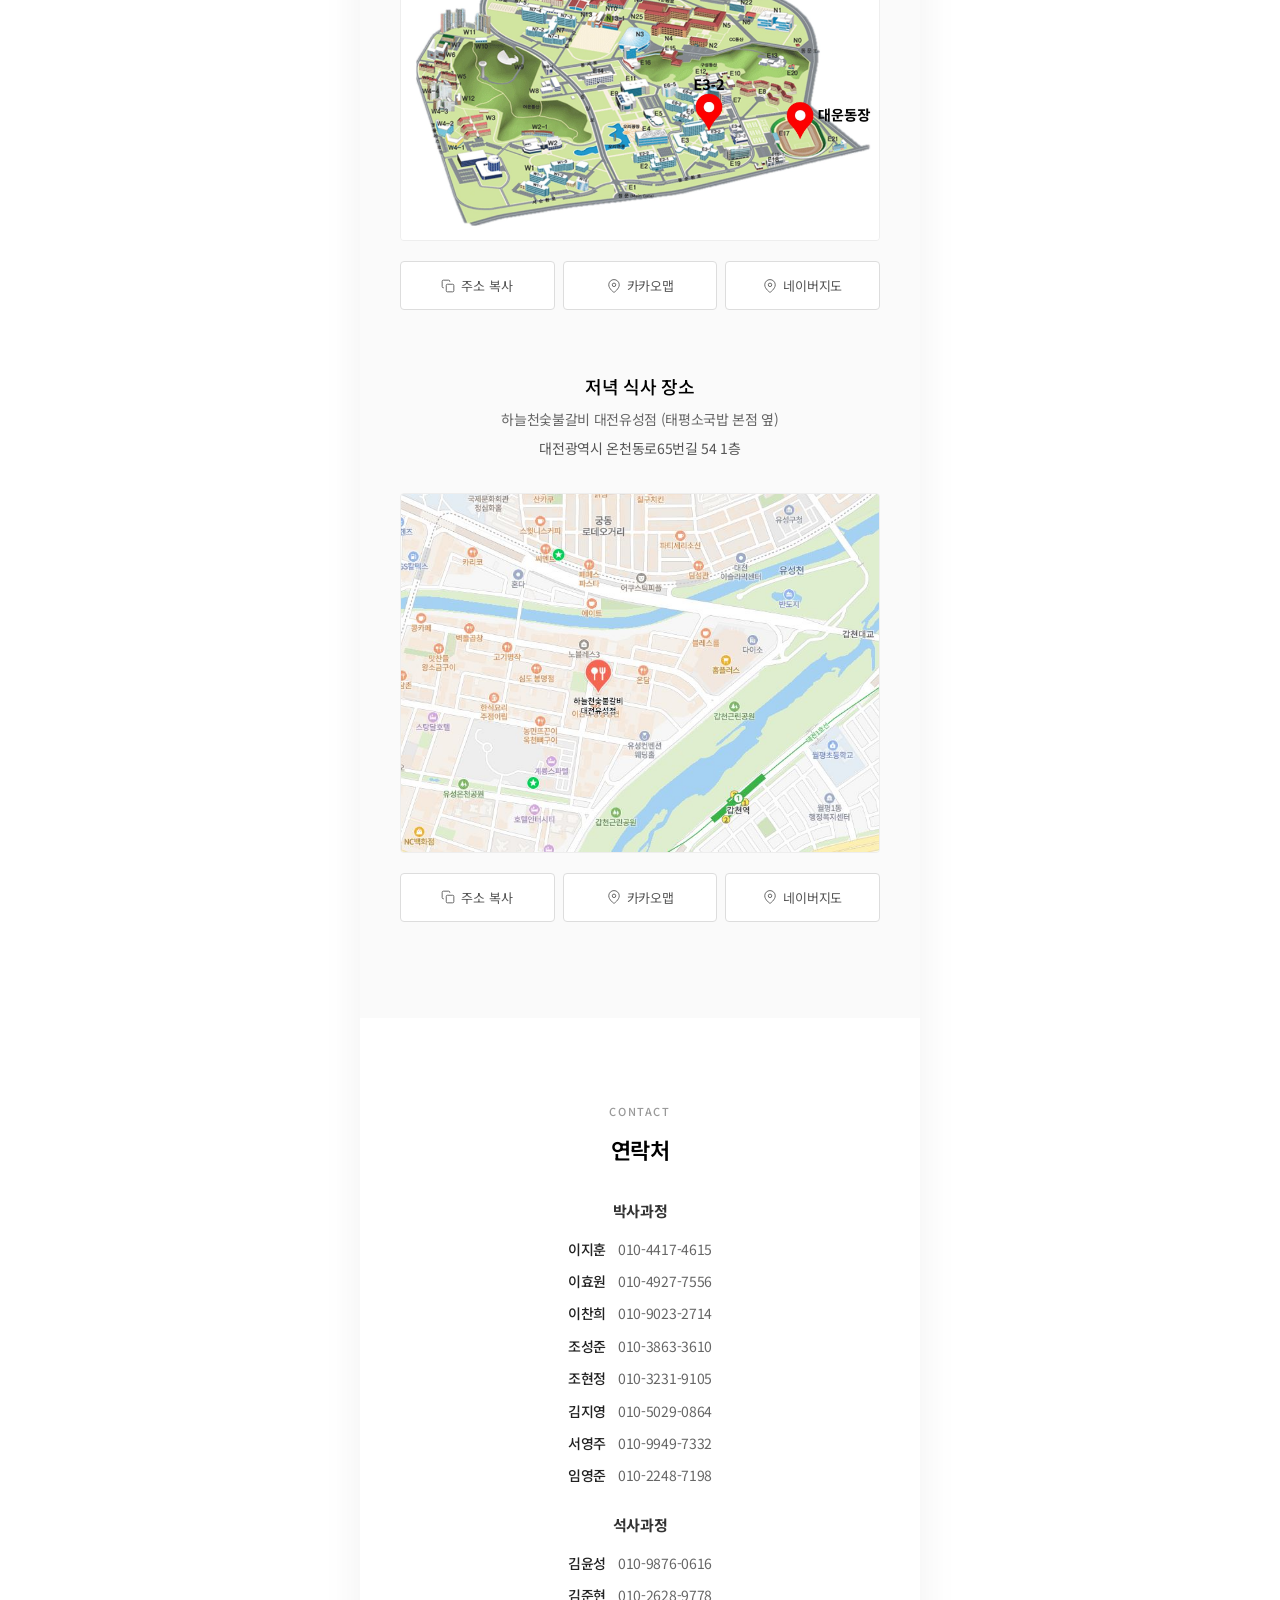
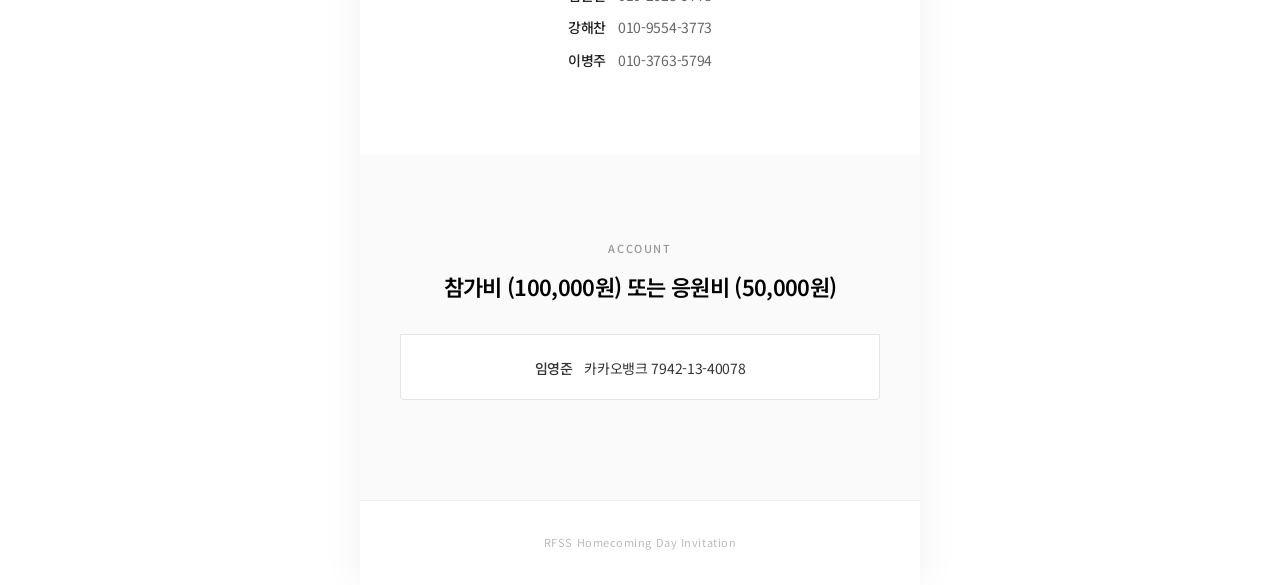
==== commit ce2cb768: "Add files via upload" ====
--- a/index.html
+++ b/index.html
@@ -56,49 +56,17 @@
 
   <!-- ====== Countdown ====== -->
   <section class="section countdown fade-in">
-    <div class="countdown-grid">
-      <div class="countdown-item">
-        <span class="countdown-number" id="cd-days">0</span>
-        <span class="countdown-unit">Days</span>
-      </div>
-      <div class="countdown-item">
-        <span class="countdown-number" id="cd-hours">0</span>
-        <span class="countdown-unit">Hours</span>
-      </div>
-      <div class="countdown-item">
-        <span class="countdown-number" id="cd-mins">0</span>
-        <span class="countdown-unit">Min</span>
-      </div>
-      <div class="countdown-item">
-        <span class="countdown-number" id="cd-secs">0</span>
-        <span class="countdown-unit">Sec</span>
-      </div>
-    </div>
-    <div class="countdown-dday"></div>
-    <div class="countdown-calendar-buttons">
-      <button class="btn-calendar" id="btn-gcal" type="button">
-        <svg viewBox="0 0 24 24" fill="none" stroke="currentColor" stroke-width="1.5">
-          <rect x="3" y="4" width="18" height="18" rx="2" ry="2"/>
-          <line x1="16" y1="2" x2="16" y2="6"/>
-          <line x1="8" y1="2" x2="8" y2="6"/>
-          <line x1="3" y1="10" x2="21" y2="10"/>
-        </svg>
-        Google
-      </button>
-      <button class="btn-calendar" id="btn-ical" type="button">
-        <svg viewBox="0 0 24 24" fill="none" stroke="currentColor" stroke-width="1.5">
-          <rect x="3" y="4" width="18" height="18" rx="2" ry="2"/>
-          <line x1="16" y1="2" x2="16" y2="6"/>
-          <line x1="8" y1="2" x2="8" y2="6"/>
-          <line x1="3" y1="10" x2="21" y2="10"/>
-        </svg>
-        Apple
-      </button>
+    <div class="section-label"></div>
+    <div class="section-title">5월 16일 토요일 14시</div>
+
+    <div class="countdown-simple">
+      <div class="countdown-date" id="countdown-date"></div>
+      <div class="countdown-dday" id="countdown-dday"></div>
     </div>
   </section>
 
   <!-- ====== Programme ====== -->
-  <section class="section story fade-in">
+  <section class="section story fade-in" id="program">
     <div class="section-label">Programme</div>
     <h2 class="section-title" id="story-title"></h2>
 
@@ -163,7 +131,7 @@
   <section class="section account fade-in">
     <div class="account-header">
       <div class="section-label">Account</div>
-      <div class="section-title">참가비 또는 마음 전하실 곳</div>
+      <div class="section-title">참가비 (100,000원) 또는 응원비 (50,000원)</div>
     </div>
 
     <div class="account-group" id="account-groom">
--- a/styles.css
+++ b/styles.css
@@ -427,6 +427,17 @@
   font-size: 14px;
   line-height: 1.4;
   word-break: keep-all;
+}
+
+.game-chip-link {
+  text-decoration: none;
+  cursor: pointer;
+  transition: transform 0.15s ease, opacity 0.15s ease;
+}
+
+.game-chip-link:hover {
+  opacity: 0.85;
+  transform: translateY(-1px);
 }
 
 .program-survey {
@@ -927,11 +938,11 @@
 /* ── Responsive ── */
 @media (min-width: 768px) {
   .section {
-    padding: 72px 36px;
+    padding: 54px 36px;
   }
 
   .hero {
-    max-height: 960px;
+    max-height: 72px;
   }
 
   .hero-names {
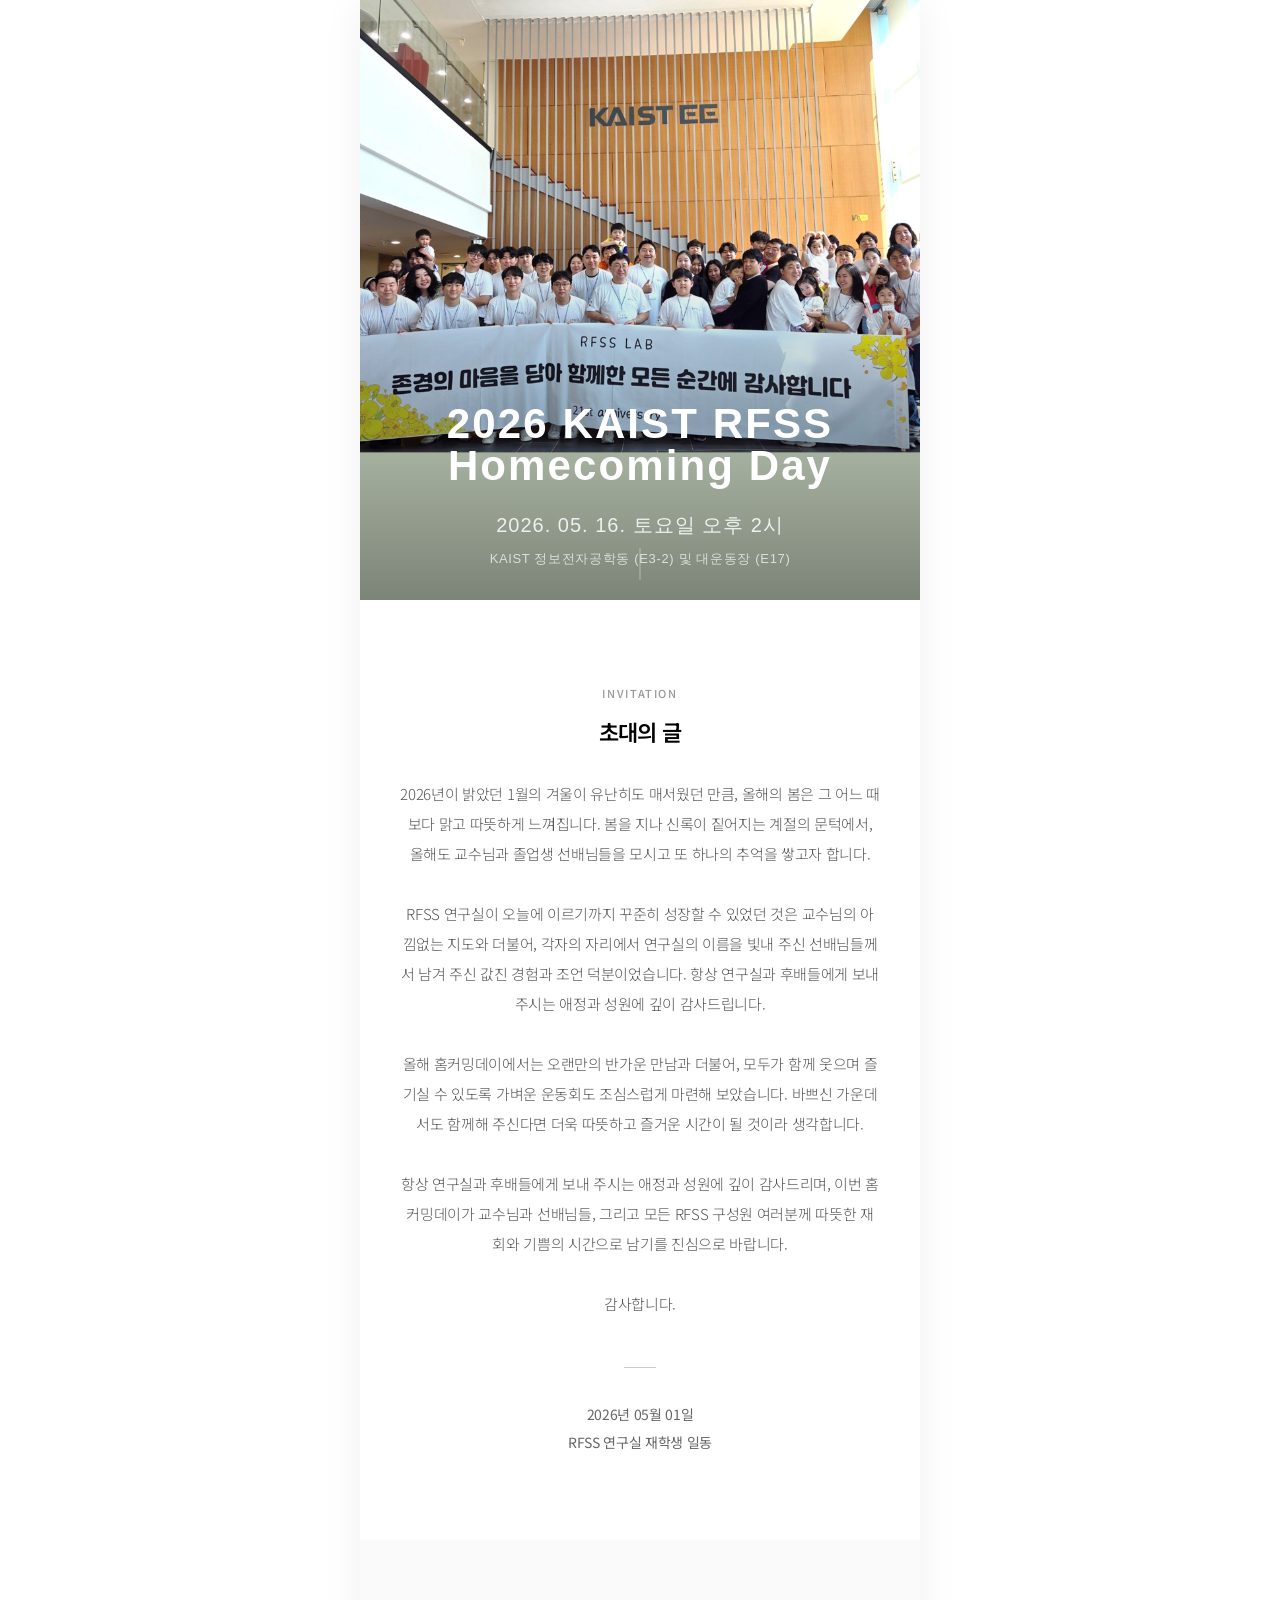
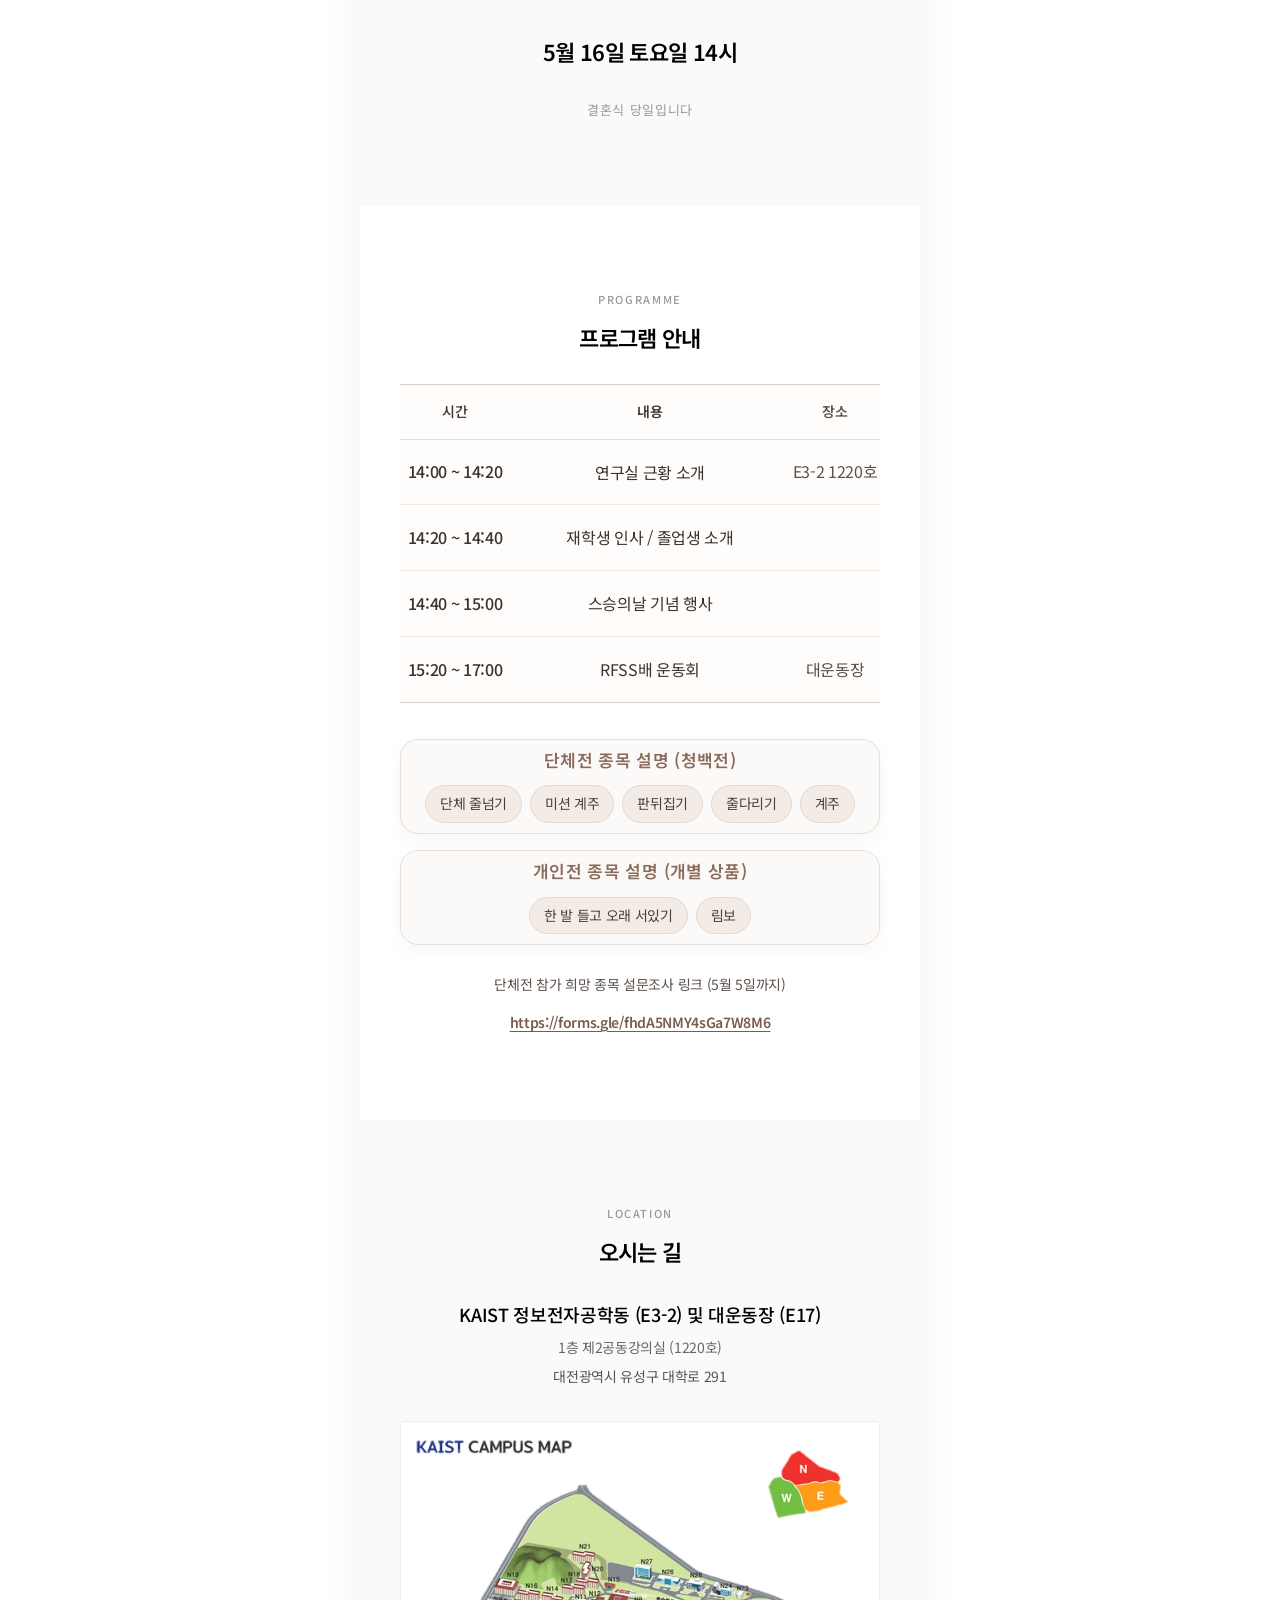
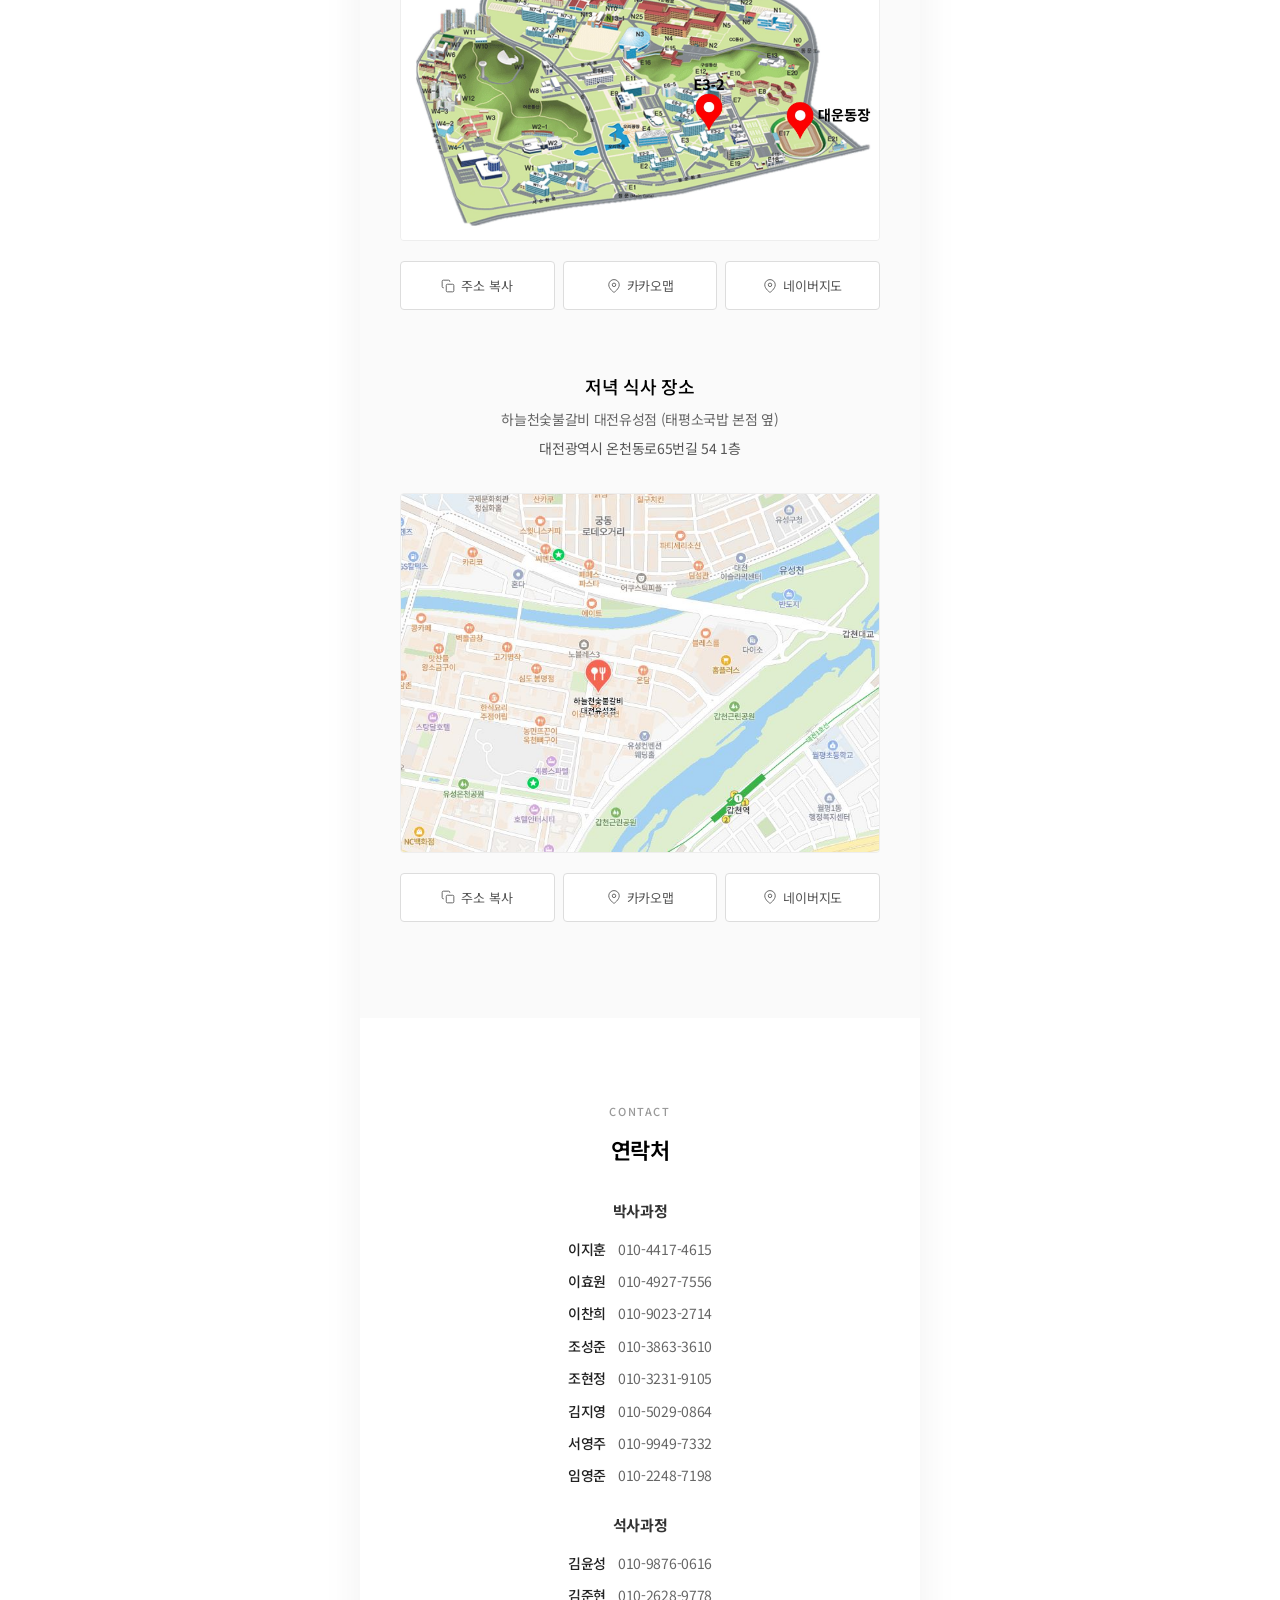
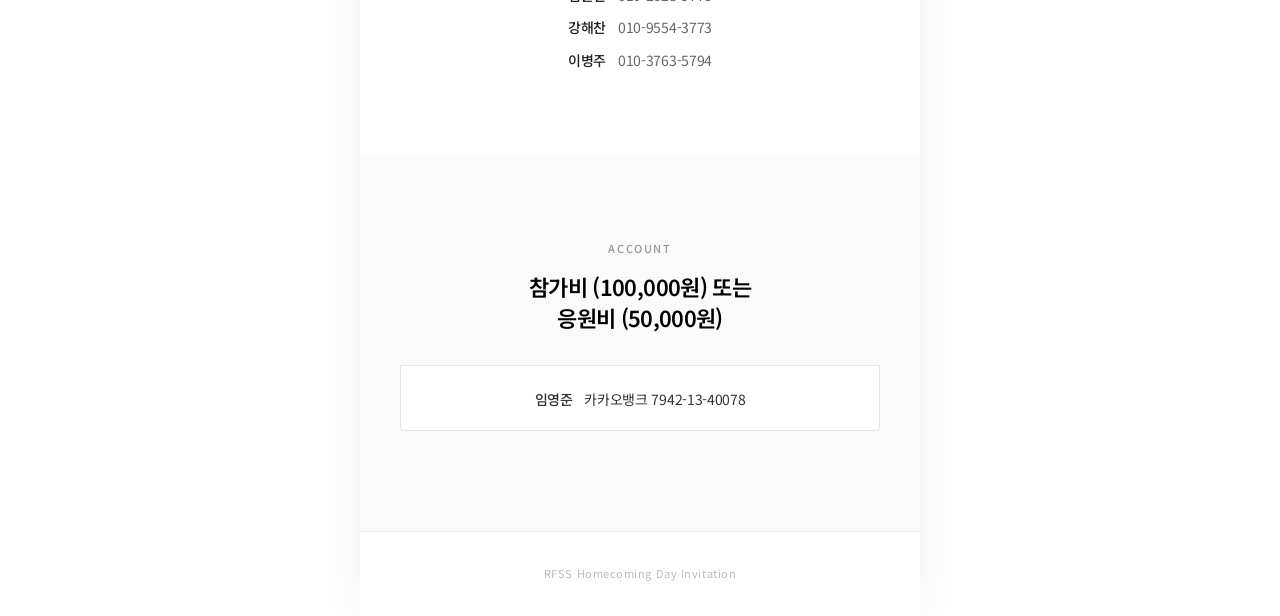
==== commit b14e93ee: "Add files via upload" ====
--- a/index.html
+++ b/index.html
@@ -131,7 +131,7 @@
   <section class="section account fade-in">
     <div class="account-header">
       <div class="section-label">Account</div>
-      <div class="section-title">참가비 (100,000원) 또는 응원비 (50,000원)</div>
+      <div class="section-title">참가비 (100,000원) 또는 <br>응원비 (50,000원)</div>
     </div>
 
     <div class="account-group" id="account-groom">
